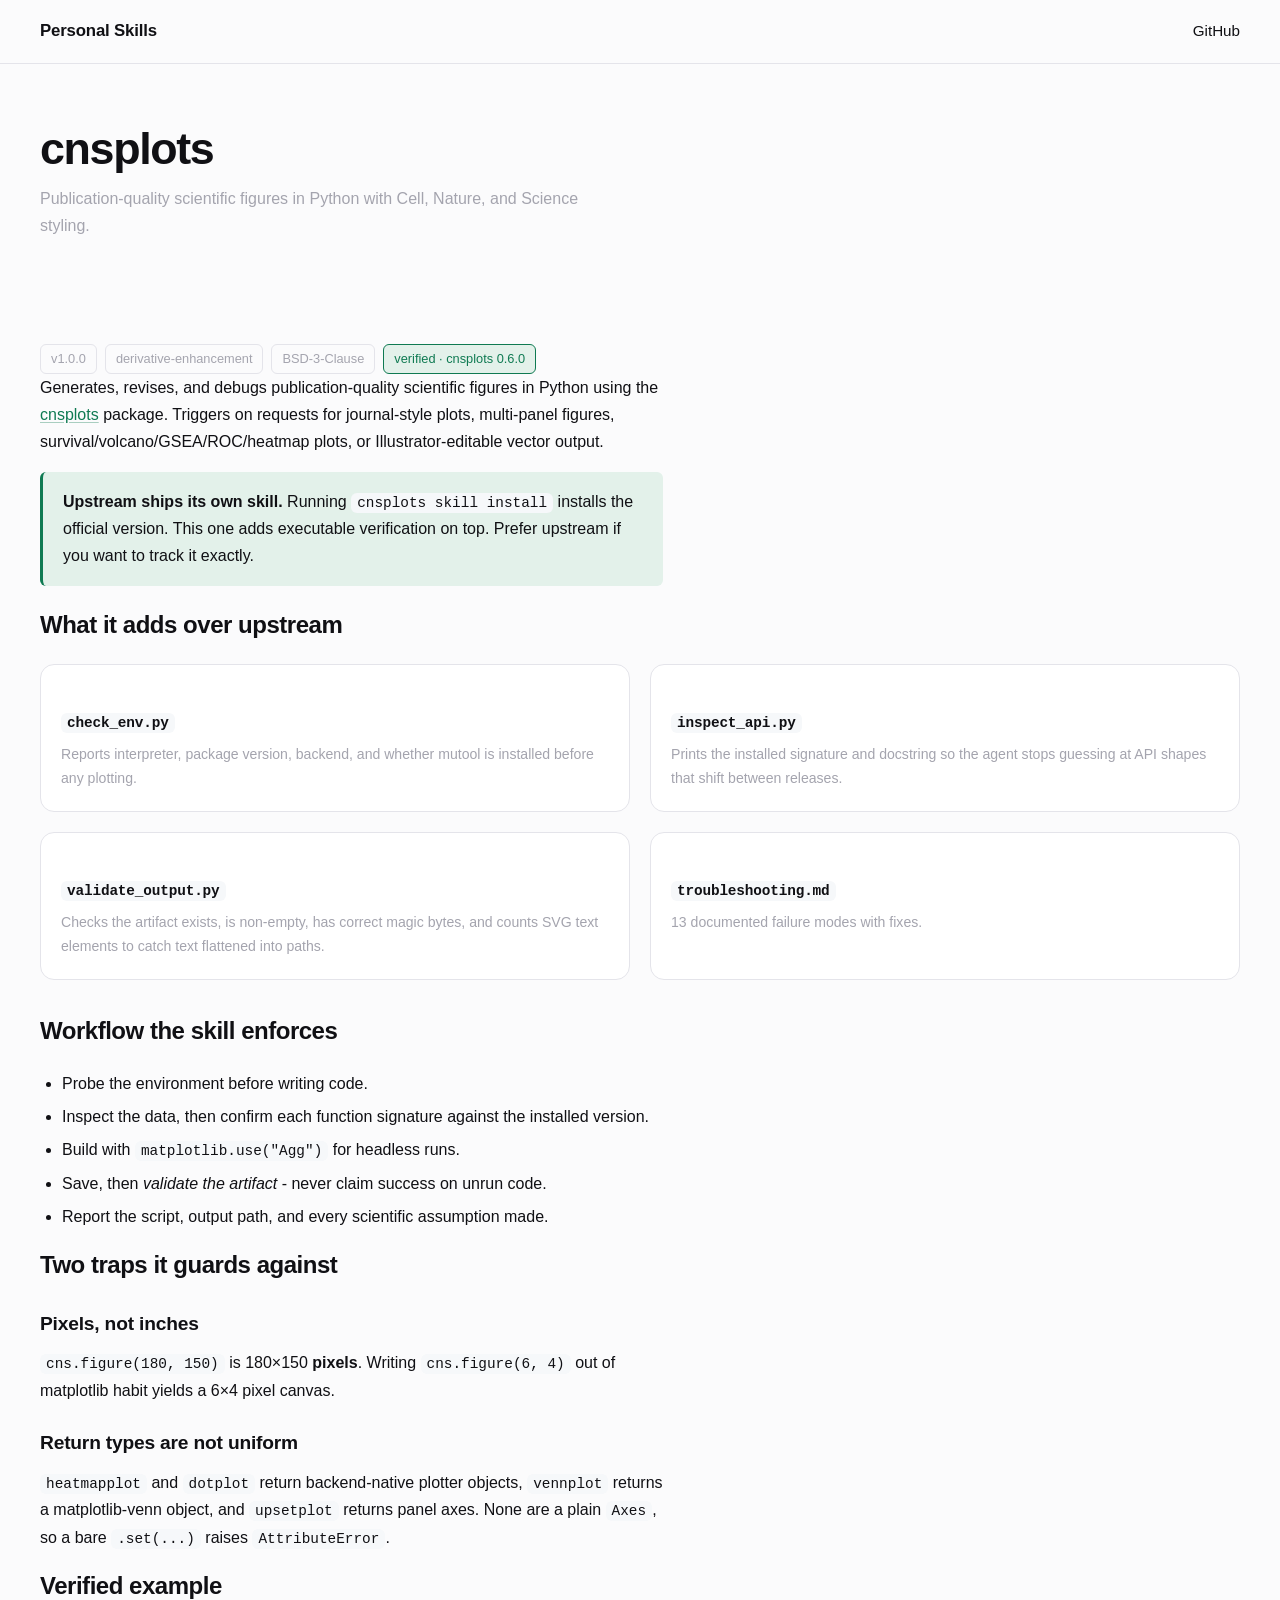
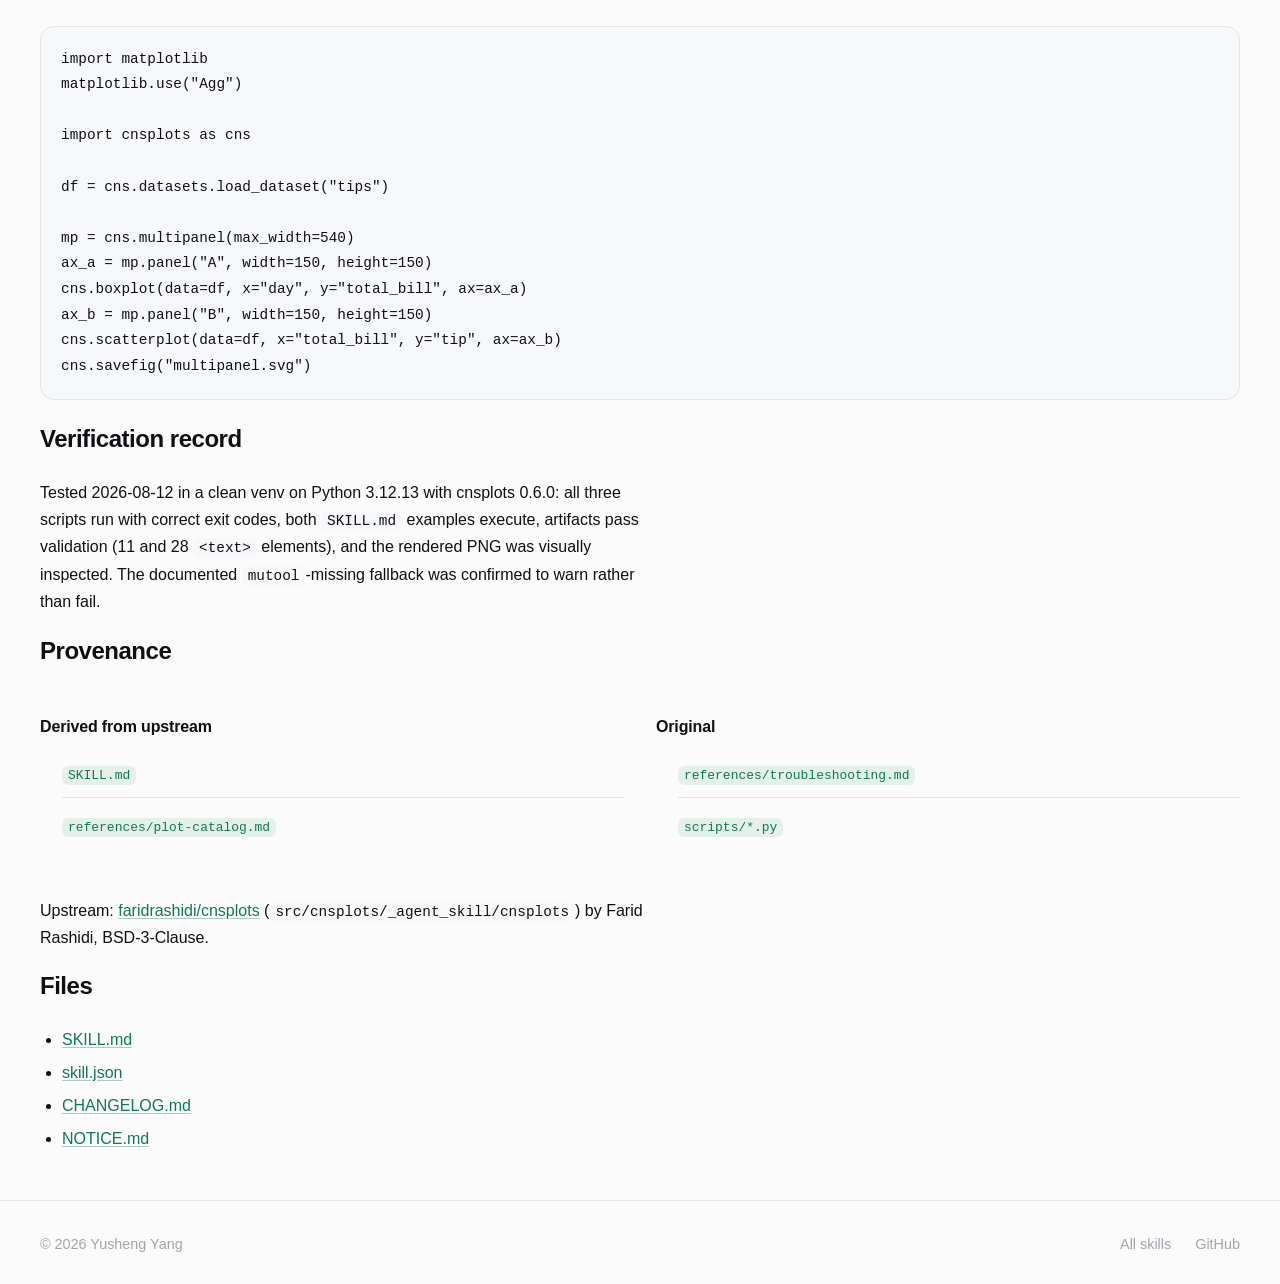
==== docs/skills/cnsplots.html @ 240cd91a "fix: complete skill detail pages and restyle body links Detail pages kept the legacy .wrap container" ====
<!DOCTYPE html>
<html lang="en">
<head>
<meta charset="utf-8">
<meta name="viewport" content="width=device-width,initial-scale=1">
<title>cnsplots</title>
<link rel="stylesheet" href="../assets/style.css">
</head>
<body>
<header class="top-nav">
  <div class="container">
    <a href="../index.html" class="logo">Personal Skills</a>
    <nav class="nav-links">
      <a href="https://github.com/HarnessYoung/personal-skills">GitHub</a>
    </nav>
  </div>
</header>
<main>
  <section class="page-header">
    <div class="container">
      <h1>cnsplots</h1>
      <p>Publication-quality scientific figures in Python with Cell, Nature, and Science styling.</p>
    </div>
  </section>

  <section class="detail-section">
    <div class="container">

<div class="badges page-badges">
  <span class="badge">v1.0.0</span>
  <span class="badge">derivative-enhancement</span>
  <span class="badge">BSD-3-Clause</span>
  <span class="badge verified">verified · cnsplots 0.6.0</span>
</div>

<p>Generates, revises, and debugs publication-quality scientific figures in Python
using the <a href="https://github.com/faridrashidi/cnsplots">cnsplots</a> package.
Triggers on requests for journal-style plots, multi-panel figures,
survival/volcano/GSEA/ROC/heatmap plots, or Illustrator-editable vector output.</p>

<blockquote><p><strong>Upstream ships its own skill.</strong> Running
<code>cnsplots skill install</code> installs the official version. This one adds
executable verification on top. Prefer upstream if you want to track it exactly.</p></blockquote>

<h2>What it adds over upstream</h2>
<div class="grid-2">
  <div class="grid-card">
    <h3><code>check_env.py</code></h3>
    <p>Reports interpreter, package version, backend, and whether mutool is installed before any plotting.</p>
  </div>
  <div class="grid-card">
    <h3><code>inspect_api.py</code></h3>
    <p>Prints the installed signature and docstring so the agent stops guessing at API shapes that shift between releases.</p>
  </div>
  <div class="grid-card">
    <h3><code>validate_output.py</code></h3>
    <p>Checks the artifact exists, is non-empty, has correct magic bytes, and counts SVG text elements to catch text flattened into paths.</p>
  </div>
  <div class="grid-card">
    <h3><code>troubleshooting.md</code></h3>
    <p>13 documented failure modes with fixes.</p>
  </div>
</div>

<h2>Workflow the skill enforces</h2>
<ul>
<li>Probe the environment before writing code.</li>
<li>Inspect the data, then confirm each function signature against the installed version.</li>
<li>Build with <code>matplotlib.use("Agg")</code> for headless runs.</li>
<li>Save, then <em>validate the artifact</em>  -  never claim success on unrun code.</li>
<li>Report the script, output path, and every scientific assumption made.</li>
</ul>

<h2>Two traps it guards against</h2>
<h3>Pixels, not inches</h3>
<p><code>cns.figure(180, 150)</code> is 180×150 <strong>pixels</strong>. Writing
<code>cns.figure(6, 4)</code> out of matplotlib habit yields a 6×4 pixel canvas.</p>

<h3>Return types are not uniform</h3>
<p><code>heatmapplot</code> and <code>dotplot</code> return backend-native plotter
objects, <code>vennplot</code> returns a matplotlib-venn object, and
<code>upsetplot</code> returns panel axes. None are a plain <code>Axes</code>, so a
bare <code>.set(...)</code> raises <code>AttributeError</code>.</p>

<h2>Verified example</h2>
<pre><code>import matplotlib
matplotlib.use("Agg")

import cnsplots as cns

df = cns.datasets.load_dataset("tips")

mp = cns.multipanel(max_width=540)
ax_a = mp.panel("A", width=150, height=150)
cns.boxplot(data=df, x="day", y="total_bill", ax=ax_a)
ax_b = mp.panel("B", width=150, height=150)
cns.scatterplot(data=df, x="total_bill", y="tip", ax=ax_b)
cns.savefig("multipanel.svg")</code></pre>

<h2>Verification record</h2>
<p>Tested 2026-08-12 in a clean venv on Python 3.12.13 with cnsplots 0.6.0: all three
scripts run with correct exit codes, both <code>SKILL.md</code> examples execute,
artifacts pass validation (11 and 28 <code>&lt;text&gt;</code> elements), and the
rendered PNG was visually inspected. The documented <code>mutool</code>-missing
fallback was confirmed to warn rather than fail.</p>

<h2>Provenance</h2>
<div class="split-2">
  <div class="split-col">
    <h3>Derived from upstream</h3>
    <ul>
      <li><code>SKILL.md</code></li>
      <li><code>references/plot-catalog.md</code></li>
    </ul>
  </div>
  <div class="split-col">
    <h3>Original</h3>
    <ul>
      <li><code>references/troubleshooting.md</code></li>
      <li><code>scripts/*.py</code></li>
    </ul>
  </div>
</div>
<p>Upstream: <a href="https://github.com/faridrashidi/cnsplots">faridrashidi/cnsplots</a>
(<code>src/cnsplots/_agent_skill/cnsplots</code>) by Farid Rashidi, BSD-3-Clause.</p>

<h2>Files</h2>
<ul>
<li><a href="https://github.com/HarnessYoung/personal-skills/blob/main/skills/cnsplots/SKILL.md">SKILL.md</a></li>
<li><a href="https://github.com/HarnessYoung/personal-skills/blob/main/skills/cnsplots/skill.json">skill.json</a></li>
<li><a href="https://github.com/HarnessYoung/personal-skills/blob/main/skills/cnsplots/CHANGELOG.md">CHANGELOG.md</a></li>
<li><a href="https://github.com/HarnessYoung/personal-skills/blob/main/skills/cnsplots/NOTICE.md">NOTICE.md</a></li>
</ul>

    </div>
  </section>
</main>

<footer>
  <div class="container">
    <span>© 2026 Yusheng Yang</span>
    <div class="footer-links">
      <a href="../index.html">All skills</a>
      <a href="https://github.com/HarnessYoung/personal-skills">GitHub</a>
    </div>
  </div>
</footer>
</body>
</html>
---- docs/assets/style.css ----
/* Reset & Base */
*,*::before,*::after{box-sizing:border-box;margin:0;padding:0}
html{-webkit-text-size-adjust:100%}
body{
  font:16px/1.6 -apple-system,BlinkMacSystemFont,"Segoe UI",Roboto,sans-serif;
  background:#fbfbfc;
  color:#101014;
  min-height:100vh;
  display:flex;
  flex-direction:column;
}
main{flex:1}

/* Container */
.container{max-width:1280px;margin:0 auto;padding:0 40px}
.container.narrow{max-width:700px}

/* Top Nav */
.top-nav{border-bottom:1px solid #e4e4ea;height:64px}
.top-nav .container{display:flex;align-items:center;height:100%;justify-content:space-between}
.logo{
  font-weight:600;
  font-size:1.05rem;
  color:#101014;
  text-decoration:none;
  letter-spacing:-.01em;
}
.nav-links{display:flex;gap:24px}
.nav-links a{
  color:#101014;
  text-decoration:none;
  font-size:.95rem;
  transition:color .15s;
}
.nav-links a:hover{color:#0F7A52}

/* Typography */
h1{
  font-size:clamp(2rem,4vw,2.8rem);
  line-height:1.1;
  letter-spacing:-.03em;
  font-weight:650;
  margin-bottom:12px;
}
h2{
  font-size:1.5rem;
  font-weight:650;
  letter-spacing:-.02em;
  margin-bottom:16px;
}
h3{
  font-size:1.2rem;
  font-weight:600;
  letter-spacing:-.01em;
  margin-bottom:10px;
}
p{line-height:1.7;margin-bottom:16px}

/* Page Header */
.page-header{padding:60px 0 40px}
.page-header p{color:#a4a4ae;max-width:65ch}

/* Search & Filter Controls */
.controls{
  display:flex;
  flex-wrap:wrap;
  gap:16px;
  align-items:center;
  padding:32px 0;
}
.search-box{
  flex:1;
  min-width:240px;
  padding:10px 16px;
  border:1px solid #e4e4ea;
  border-radius:9px;
  font-size:.95rem;
  background:#fff;
  color:#101014;
  transition:border-color .15s;
}
.search-box:focus{
  outline:none;
  border-color:#0F7A52;
}
.filter-group{display:flex;gap:8px;flex-wrap:wrap}
.filter-btn{
  padding:8px 16px;
  border:1px solid #e4e4ea;
  border-radius:6px;
  background:transparent;
  color:#a4a4ae;
  font-size:.9rem;
  font-weight:500;
  cursor:pointer;
  transition:all .15s;
}
.filter-btn:hover{border-color:#0F7A52;color:#0F7A52}
.filter-btn.active{
  background:#0F7A52;
  border-color:#0F7A52;
  color:#fff;
}

/* Skill Cards */
.skill-list{display:flex;flex-direction:column;gap:20px;padding-bottom:80px}
.skill-card{
  display:block;
  background:#fff;
  border:1px solid #e4e4ea;
  border-radius:14px;
  padding:28px;
  text-decoration:none;
  color:#101014;
  transition:border-color .18s cubic-bezier(.16,1,.3,1);
}
.skill-card:hover{border-color:#0F7A52}
.skill-card h3{margin-bottom:10px}
.skill-card p{color:#a4a4ae;font-size:.92rem;margin-bottom:20px}
.skill-card .badges{
  display:flex;
  gap:8px;
  flex-wrap:wrap;
  margin-bottom:12px;
}
.skill-card .tags{
  display:flex;
  gap:8px;
  flex-wrap:wrap;
}

/* Badges & Tags */
.badge{
  padding:4px 10px;
  border-radius:6px;
  font-size:.8rem;
  font-weight:500;
  border:1px solid #e4e4ea;
  color:#a4a4ae;
}
.badge.verified{
  background:#E3F1EA;
  border-color:#0F7A52;
  color:#0F7A52;
}
.badge.original{border-color:#0F7A52;color:#0F7A52}
.tag{
  background:#E3F1EA;
  color:#0F7A52;
  padding:5px 11px;
  border-radius:6px;
  font-size:.8rem;
  font-weight:500;
}

/* Empty State */
.empty-state{
  text-align:center;
  padding:80px 20px;
  color:#a4a4ae;
}

/* Code Blocks */
code{
  background:#f6f8fa;
  padding:2px 6px;
  border-radius:6px;
  font-family:ui-monospace,Menlo,Monaco,monospace;
  font-size:.9em;
}
pre{
  background:#f6f8fa;
  border:1px solid #e4e4ea;
  border-radius:14px;
  padding:20px;
  overflow-x:auto;
  margin-bottom:20px;
}
pre code{
  background:none;
  padding:0;
  border-radius:0;
}

/* Detail Page Sections */
.detail-section{padding:32px 0}
.detail-section h2{margin-bottom:20px}

/* Grid Layouts */
.grid-2{
  display:grid;
  grid-template-columns:repeat(2,1fr);
  gap:20px;
  margin-bottom:32px;
}
.grid-card{
  background:#fff;
  border:1px solid #e4e4ea;
  border-radius:14px;
  padding:20px;
}
.grid-card h3{font-size:1rem;margin-bottom:8px}
.grid-card p{color:#a4a4ae;font-size:.88rem;margin-bottom:0}

/* Two-Column Split */
.split-2{
  display:grid;
  grid-template-columns:1fr 1fr;
  gap:32px;
  margin-bottom:32px;
}
.split-col h3{font-size:1rem;margin-bottom:12px}
.split-col ul{list-style:none;padding:0}
.split-col li{
  padding:10px 0;
  border-bottom:1px solid #e4e4ea;
  color:#a4a4ae;
  font-size:.9rem;
}
.split-col li:last-child{border-bottom:none}
.split-col code{background:#E3F1EA;color:#0F7A52}

/* Grouped Lists */
.rule-group{margin-bottom:32px}
.rule-group h3{font-size:1rem;margin-bottom:12px}
.rule-group ul{list-style:none;padding:0}
.rule-group li{
  padding:12px 0;
  border-bottom:1px solid #e4e4ea;
}
.rule-group li:last-child{border-bottom:none}
.rule-group strong{color:#101014}
.rule-group p{color:#a4a4ae;font-size:.88rem;margin-bottom:0;margin-top:4px}

/* Detail Page Content */
.page-badges{
  display:flex;
  gap:8px;
  flex-wrap:wrap;
  margin-top:16px;
}
.detail-section h2{margin-top:8px}
.detail-section h3{margin-top:24px}
.detail-section p,
.detail-section ul,
.detail-section ol{max-width:70ch}
.detail-section ul,
.detail-section ol{padding-left:22px;margin-bottom:16px}
.detail-section li{margin-bottom:6px;line-height:1.7}
.detail-section blockquote{
  border-left:3px solid #0F7A52;
  background:#E3F1EA;
  padding:16px 20px;
  border-radius:6px;
  margin-bottom:20px;
  max-width:70ch;
}
.detail-section blockquote p{margin-bottom:0}
.detail-section .grid-2 p,
.detail-section .split-col li,
.detail-section .rule-group p{max-width:none}

.detail-section a,
.page-header a{
  color:#0F7A52;
  text-decoration:underline;
  text-decoration-color:rgba(15,122,82,.35);
  text-underline-offset:2px;
  transition:text-decoration-color .15s;
}
.detail-section a:hover,
.page-header a:hover{text-decoration-color:#0F7A52}

/* Footer */
footer{
  border-top:1px solid #e4e4ea;
  padding:32px 0;
}
footer .container{
  display:flex;
  justify-content:space-between;
  align-items:center;
}
footer span{color:#a4a4ae;font-size:.9rem}
.footer-links{display:flex;gap:24px}
.footer-links a{
  color:#a4a4ae;
  text-decoration:none;
  font-size:.9rem;
  transition:color .15s;
}
.footer-links a:hover{color:#0F7A52}

/* Animation */
@keyframes fadeInUp{
  from{opacity:0;transform:translateY(12px)}
  to{opacity:1;transform:translateY(0)}
}

/* Responsive */
@media(max-width:768px){
  .container{padding:0 20px}
  .top-nav{height:56px}
  h1{font-size:2rem}
  .controls{flex-direction:column;align-items:stretch}
  .search-box{min-width:0}
  .split-2{grid-template-columns:1fr}
  .grid-2{grid-template-columns:1fr}
  footer .container{flex-direction:column;gap:16px;text-align:center}
}

/* Dark Mode */
@media(prefers-color-scheme:dark){
  body{background:#141418;color:#f4f4f6}
  
  .top-nav{border-color:#2a2a32}
  .logo,.nav-links a{color:#f4f4f6}
  .nav-links a:hover{color:#3FBF88}
  
  .page-header p{color:#9a9aa2}
  
  .search-box{
    background:#1a1a20;
    border-color:#2a2a32;
    color:#f4f4f6;
  }
  .search-box:focus{border-color:#3FBF88}
  
  .filter-btn{
    border-color:#2a2a32;
    color:#9a9aa2;
  }
  .filter-btn:hover{border-color:#3FBF88;color:#3FBF88}
  .filter-btn.active{
    background:#3FBF88;
    border-color:#3FBF88;
    color:#141418;
  }
  
  .skill-card{
    background:#1a1a20;
    border-color:#2a2a32;
    color:#f4f4f6;
  }
  .skill-card:hover{border-color:#3FBF88}
  .skill-card p{color:#9a9aa2}
  
  .badge{
    border-color:#2a2a32;
    color:#9a9aa2;
  }
  .badge.verified{
    background:rgba(63,191,136,.12);
    border-color:#3FBF88;
    color:#3FBF88;
  }
  .badge.original{border-color:#3FBF88;color:#3FBF88}
  .tag{
    background:rgba(63,191,136,.12);
    color:#3FBF88;
  }
  
  .empty-state{color:#9a9aa2}
  
  code{background:#1a1a20;color:#f4f4f6}
  pre{background:#1a1a20;border-color:#2a2a32}
  
  .grid-card{
    background:#1a1a20;
    border-color:#2a2a32;
  }
  .grid-card p{color:#9a9aa2}
  
  .split-col li{border-color:#2a2a32;color:#9a9aa2}
  .split-col code{background:rgba(63,191,136,.12);color:#3FBF88}
  
  .rule-group li{border-color:#2a2a32}

  .detail-section blockquote{
    border-left-color:#3FBF88;
    background:rgba(63,191,136,.10);
  }
  .rule-group strong{color:#f4f4f6}
  .rule-group p{color:#9a9aa2}
  
  .detail-section a,
  .page-header a{
    color:#3FBF88;
    text-decoration-color:rgba(63,191,136,.35);
  }
  .detail-section a:hover,
  .page-header a:hover{text-decoration-color:#3FBF88}

  footer{border-color:#2a2a32}
  footer span,.footer-links a{color:#9a9aa2}
  .footer-links a:hover{color:#3FBF88}
}

@media(prefers-reduced-motion:reduce){
  *,*::before,*::after{
    animation-duration:0.01ms!important;
    animation-iteration-count:1!important;
    transition-duration:0.01ms!important;
  }
}
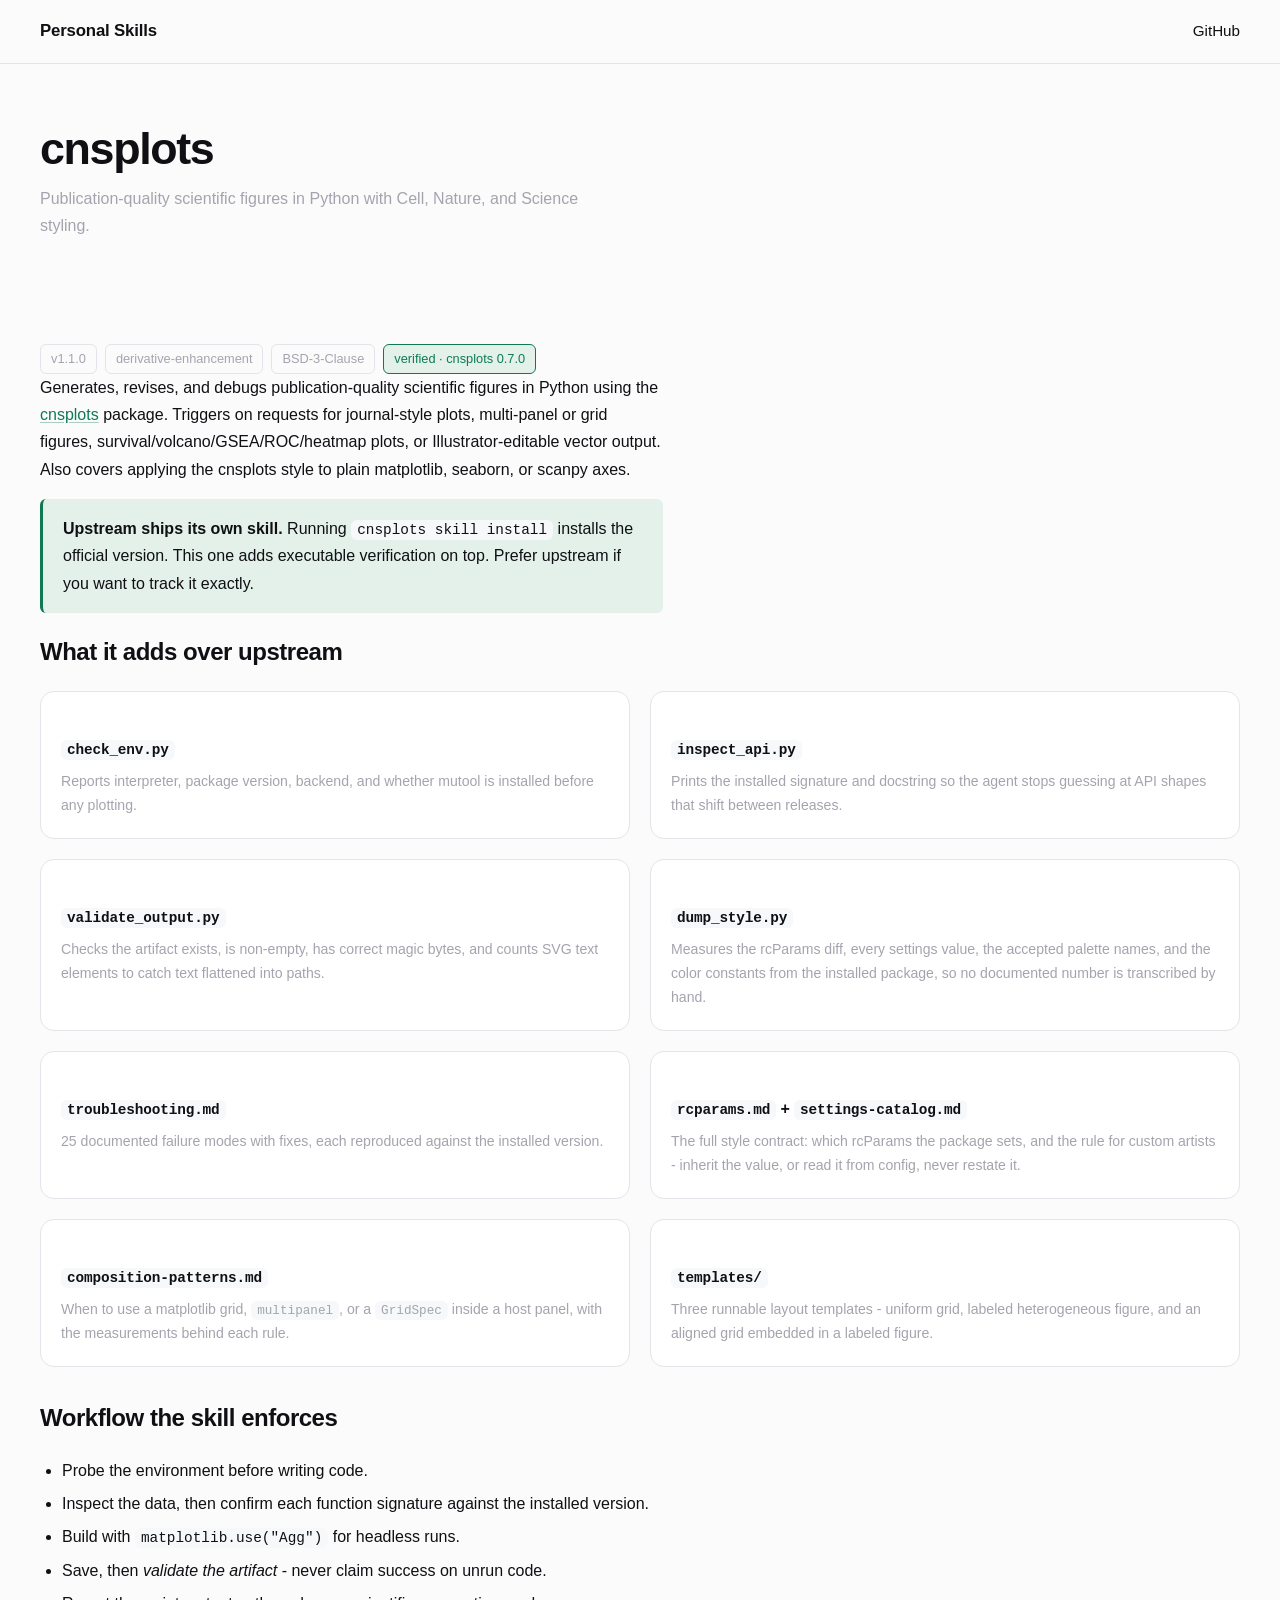
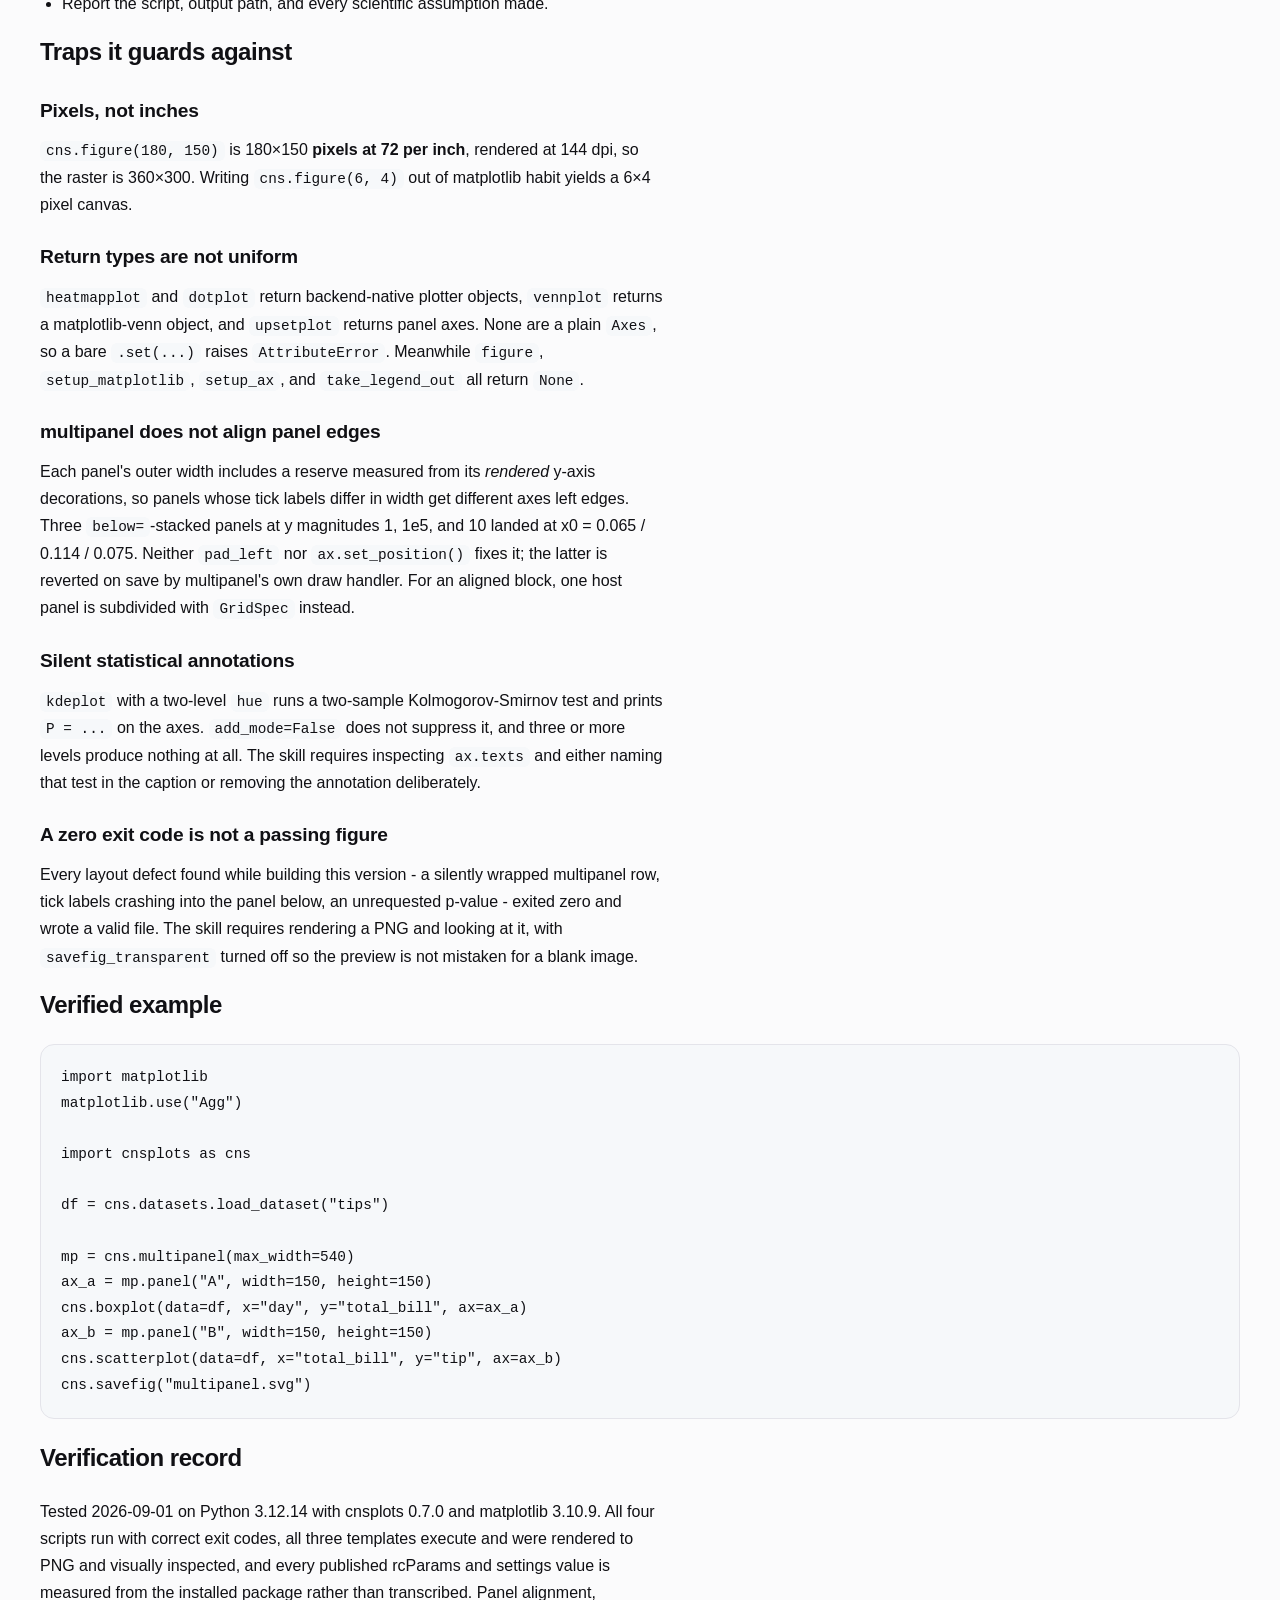
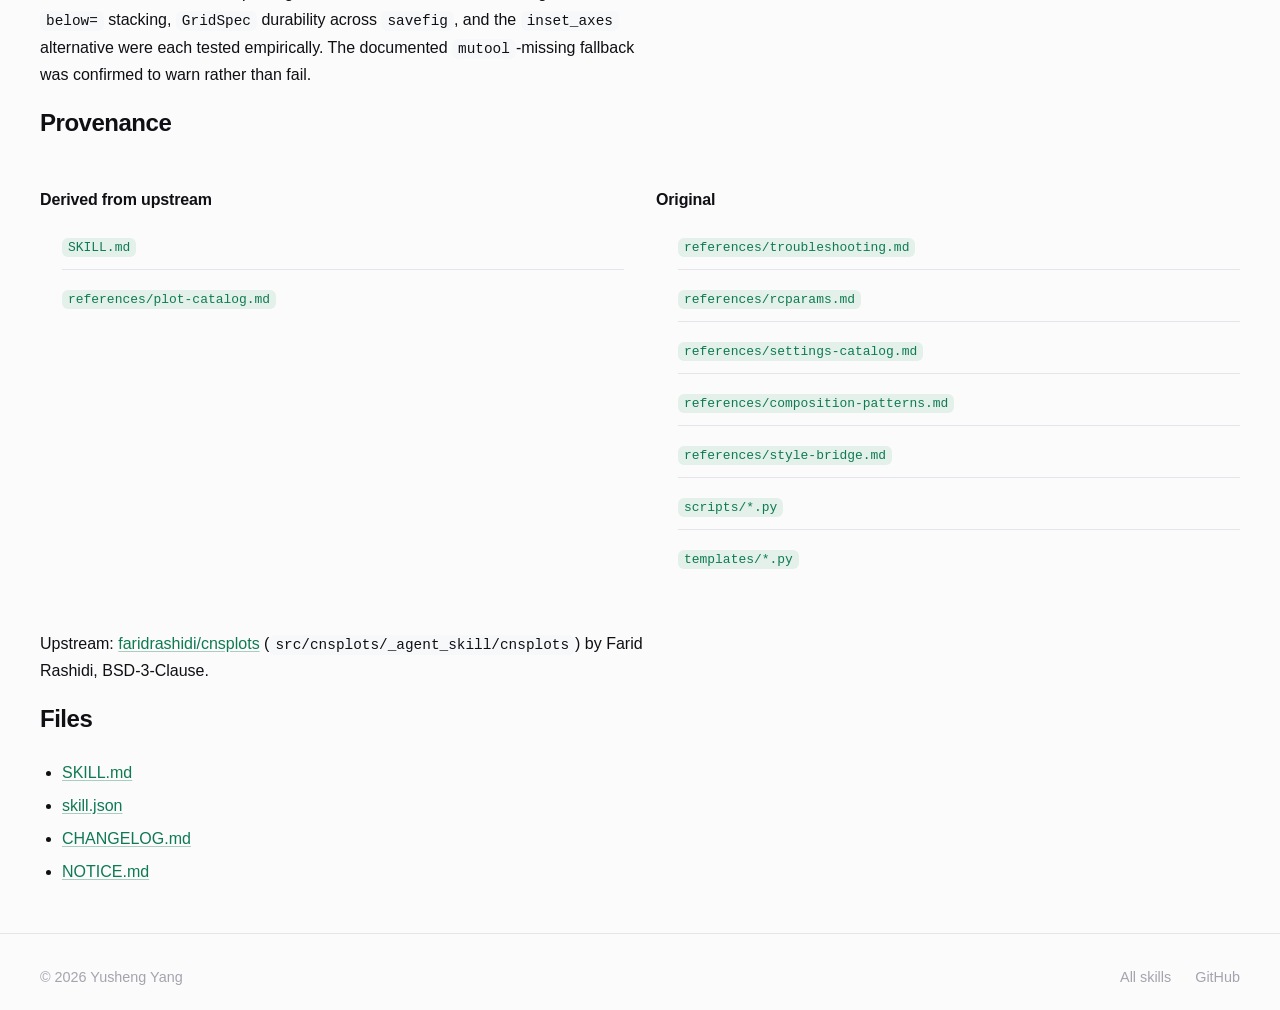
==== commit a2671c76: "feat: add style contract and layout patterns to cnsplots skill (1.1.0) The skill covered plot select" ====
--- a/docs/skills/cnsplots.html
+++ b/docs/skills/cnsplots.html
@@ -27,16 +27,18 @@
     <div class="container">
 
 <div class="badges page-badges">
-  <span class="badge">v1.0.0</span>
+  <span class="badge">v1.1.0</span>
   <span class="badge">derivative-enhancement</span>
   <span class="badge">BSD-3-Clause</span>
-  <span class="badge verified">verified · cnsplots 0.6.0</span>
+  <span class="badge verified">verified · cnsplots 0.7.0</span>
 </div>
 
 <p>Generates, revises, and debugs publication-quality scientific figures in Python
 using the <a href="https://github.com/faridrashidi/cnsplots">cnsplots</a> package.
-Triggers on requests for journal-style plots, multi-panel figures,
-survival/volcano/GSEA/ROC/heatmap plots, or Illustrator-editable vector output.</p>
+Triggers on requests for journal-style plots, multi-panel or grid figures,
+survival/volcano/GSEA/ROC/heatmap plots, or Illustrator-editable vector output.
+Also covers applying the cnsplots style to plain matplotlib, seaborn, or scanpy
+axes.</p>
 
 <blockquote><p><strong>Upstream ships its own skill.</strong> Running
 <code>cnsplots skill install</code> installs the official version. This one adds
@@ -57,8 +59,24 @@
     <p>Checks the artifact exists, is non-empty, has correct magic bytes, and counts SVG text elements to catch text flattened into paths.</p>
   </div>
   <div class="grid-card">
+    <h3><code>dump_style.py</code></h3>
+    <p>Measures the rcParams diff, every settings value, the accepted palette names, and the color constants from the installed package, so no documented number is transcribed by hand.</p>
+  </div>
+  <div class="grid-card">
     <h3><code>troubleshooting.md</code></h3>
-    <p>13 documented failure modes with fixes.</p>
+    <p>25 documented failure modes with fixes, each reproduced against the installed version.</p>
+  </div>
+  <div class="grid-card">
+    <h3><code>rcparams.md</code> + <code>settings-catalog.md</code></h3>
+    <p>The full style contract: which rcParams the package sets, and the rule for custom artists  -  inherit the value, or read it from config, never restate it.</p>
+  </div>
+  <div class="grid-card">
+    <h3><code>composition-patterns.md</code></h3>
+    <p>When to use a matplotlib grid, <code>multipanel</code>, or a <code>GridSpec</code> inside a host panel, with the measurements behind each rule.</p>
+  </div>
+  <div class="grid-card">
+    <h3><code>templates/</code></h3>
+    <p>Three runnable layout templates  -  uniform grid, labeled heterogeneous figure, and an aligned grid embedded in a labeled figure.</p>
   </div>
 </div>
 
@@ -71,16 +89,42 @@
 <li>Report the script, output path, and every scientific assumption made.</li>
 </ul>
 
-<h2>Two traps it guards against</h2>
+<h2>Traps it guards against</h2>
 <h3>Pixels, not inches</h3>
-<p><code>cns.figure(180, 150)</code> is 180×150 <strong>pixels</strong>. Writing
-<code>cns.figure(6, 4)</code> out of matplotlib habit yields a 6×4 pixel canvas.</p>
+<p><code>cns.figure(180, 150)</code> is 180×150 <strong>pixels at 72 per inch</strong>,
+rendered at 144 dpi, so the raster is 360×300. Writing <code>cns.figure(6, 4)</code>
+out of matplotlib habit yields a 6×4 pixel canvas.</p>
 
 <h3>Return types are not uniform</h3>
 <p><code>heatmapplot</code> and <code>dotplot</code> return backend-native plotter
 objects, <code>vennplot</code> returns a matplotlib-venn object, and
 <code>upsetplot</code> returns panel axes. None are a plain <code>Axes</code>, so a
-bare <code>.set(...)</code> raises <code>AttributeError</code>.</p>
+bare <code>.set(...)</code> raises <code>AttributeError</code>. Meanwhile
+<code>figure</code>, <code>setup_matplotlib</code>, <code>setup_ax</code>, and
+<code>take_legend_out</code> all return <code>None</code>.</p>
+
+<h3>multipanel does not align panel edges</h3>
+<p>Each panel's outer width includes a reserve measured from its
+<em>rendered</em> y-axis decorations, so panels whose tick labels differ in width
+get different axes left edges. Three <code>below=</code>-stacked panels at y
+magnitudes 1, 1e5, and 10 landed at x0 = 0.065 / 0.114 / 0.075. Neither
+<code>pad_left</code> nor <code>ax.set_position()</code> fixes it; the latter is
+reverted on save by multipanel's own draw handler. For an aligned block, one host
+panel is subdivided with <code>GridSpec</code> instead.</p>
+
+<h3>Silent statistical annotations</h3>
+<p><code>kdeplot</code> with a two-level <code>hue</code> runs a two-sample
+Kolmogorov-Smirnov test and prints <code>P = ...</code> on the axes.
+<code>add_mode=False</code> does not suppress it, and three or more levels produce
+nothing at all. The skill requires inspecting <code>ax.texts</code> and either
+naming that test in the caption or removing the annotation deliberately.</p>
+
+<h3>A zero exit code is not a passing figure</h3>
+<p>Every layout defect found while building this version  -  a silently wrapped
+multipanel row, tick labels crashing into the panel below, an unrequested
+p-value  -  exited zero and wrote a valid file. The skill requires rendering a PNG
+and looking at it, with <code>savefig_transparent</code> turned off so the preview
+is not mistaken for a blank image.</p>
 
 <h2>Verified example</h2>
 <pre><code>import matplotlib
@@ -98,11 +142,14 @@
 cns.savefig("multipanel.svg")</code></pre>
 
 <h2>Verification record</h2>
-<p>Tested 2026-08-12 in a clean venv on Python 3.12.13 with cnsplots 0.6.0: all three
-scripts run with correct exit codes, both <code>SKILL.md</code> examples execute,
-artifacts pass validation (11 and 28 <code>&lt;text&gt;</code> elements), and the
-rendered PNG was visually inspected. The documented <code>mutool</code>-missing
-fallback was confirmed to warn rather than fail.</p>
+<p>Tested 2026-09-01 on Python 3.12.14 with cnsplots 0.7.0 and matplotlib 3.10.9.
+All four scripts run with correct exit codes, all three templates execute and were
+rendered to PNG and visually inspected, and every published rcParams and settings
+value is measured from the installed package rather than transcribed. Panel
+alignment, <code>below=</code> stacking, <code>GridSpec</code> durability across
+<code>savefig</code>, and the <code>inset_axes</code> alternative were each tested
+empirically. The documented <code>mutool</code>-missing fallback was confirmed to
+warn rather than fail.</p>
 
 <h2>Provenance</h2>
 <div class="split-2">
@@ -117,7 +164,12 @@
     <h3>Original</h3>
     <ul>
       <li><code>references/troubleshooting.md</code></li>
+      <li><code>references/rcparams.md</code></li>
+      <li><code>references/settings-catalog.md</code></li>
+      <li><code>references/composition-patterns.md</code></li>
+      <li><code>references/style-bridge.md</code></li>
       <li><code>scripts/*.py</code></li>
+      <li><code>templates/*.py</code></li>
     </ul>
   </div>
 </div>
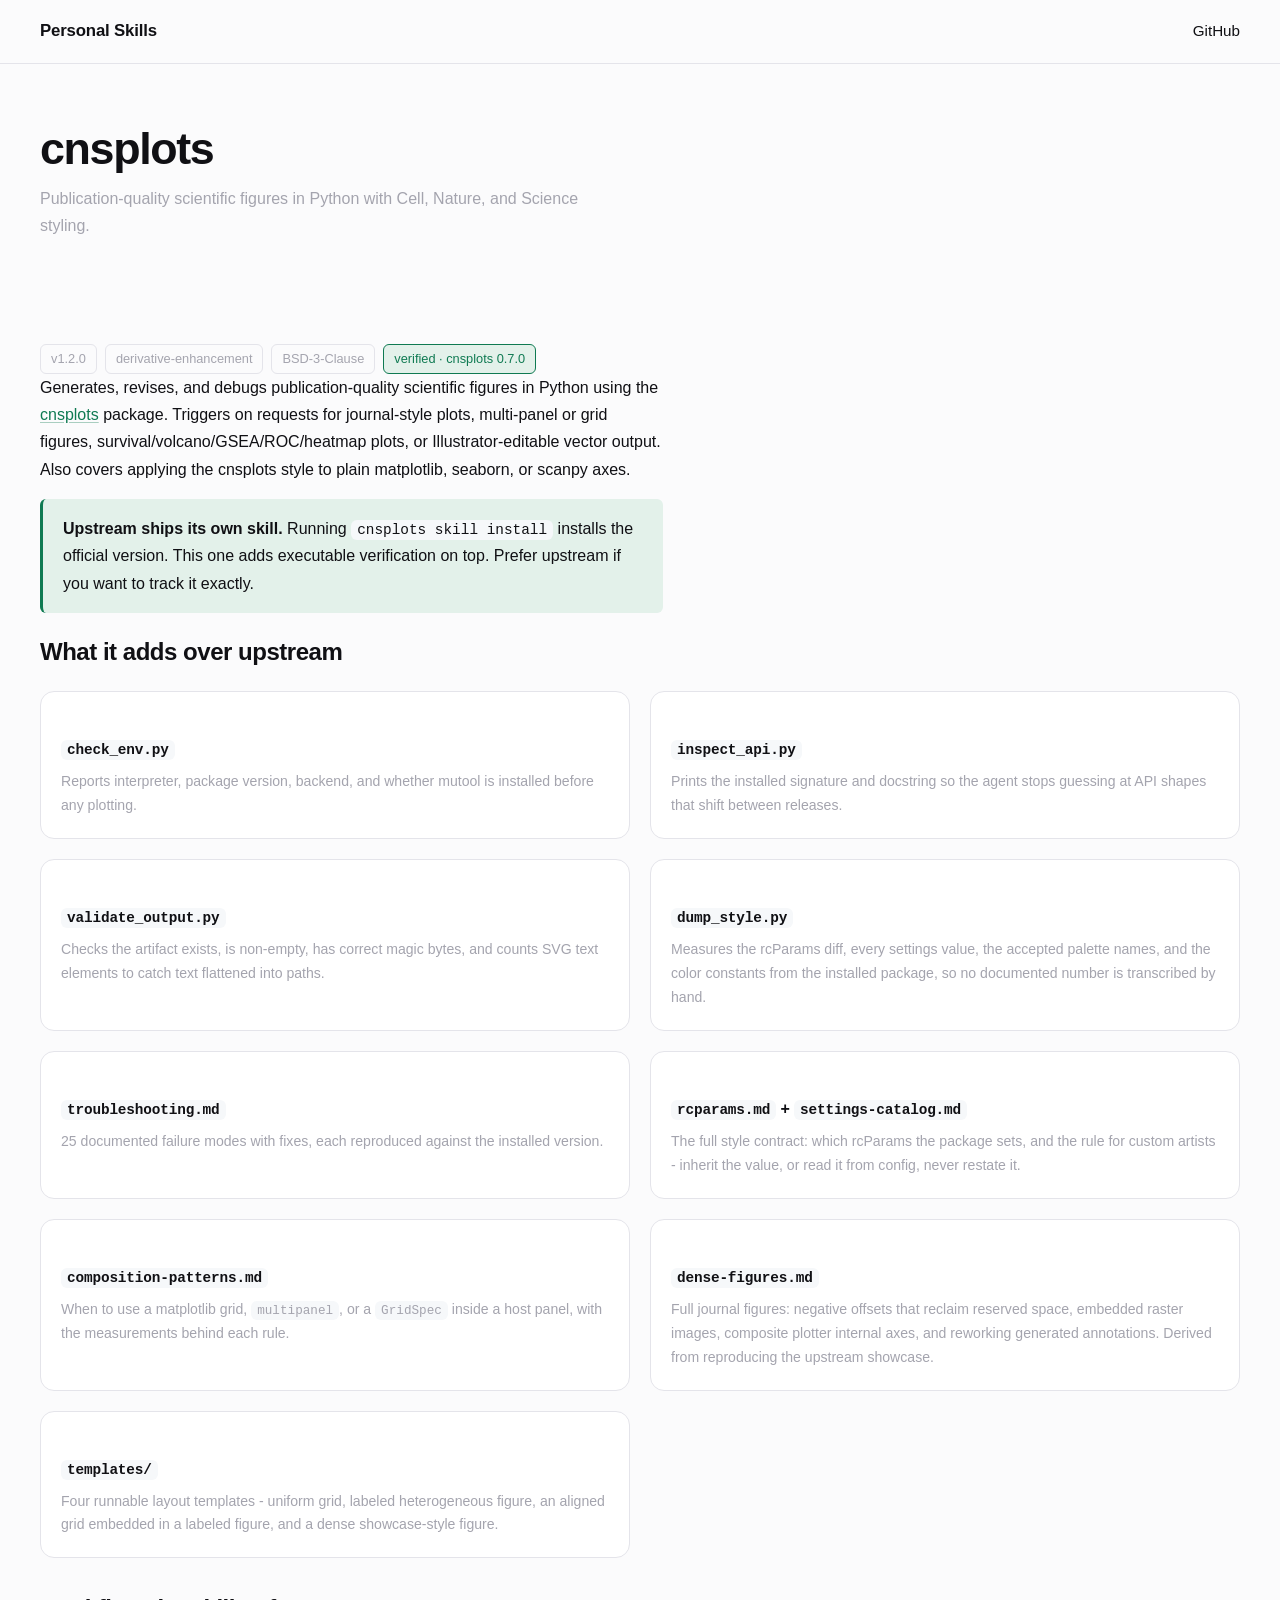
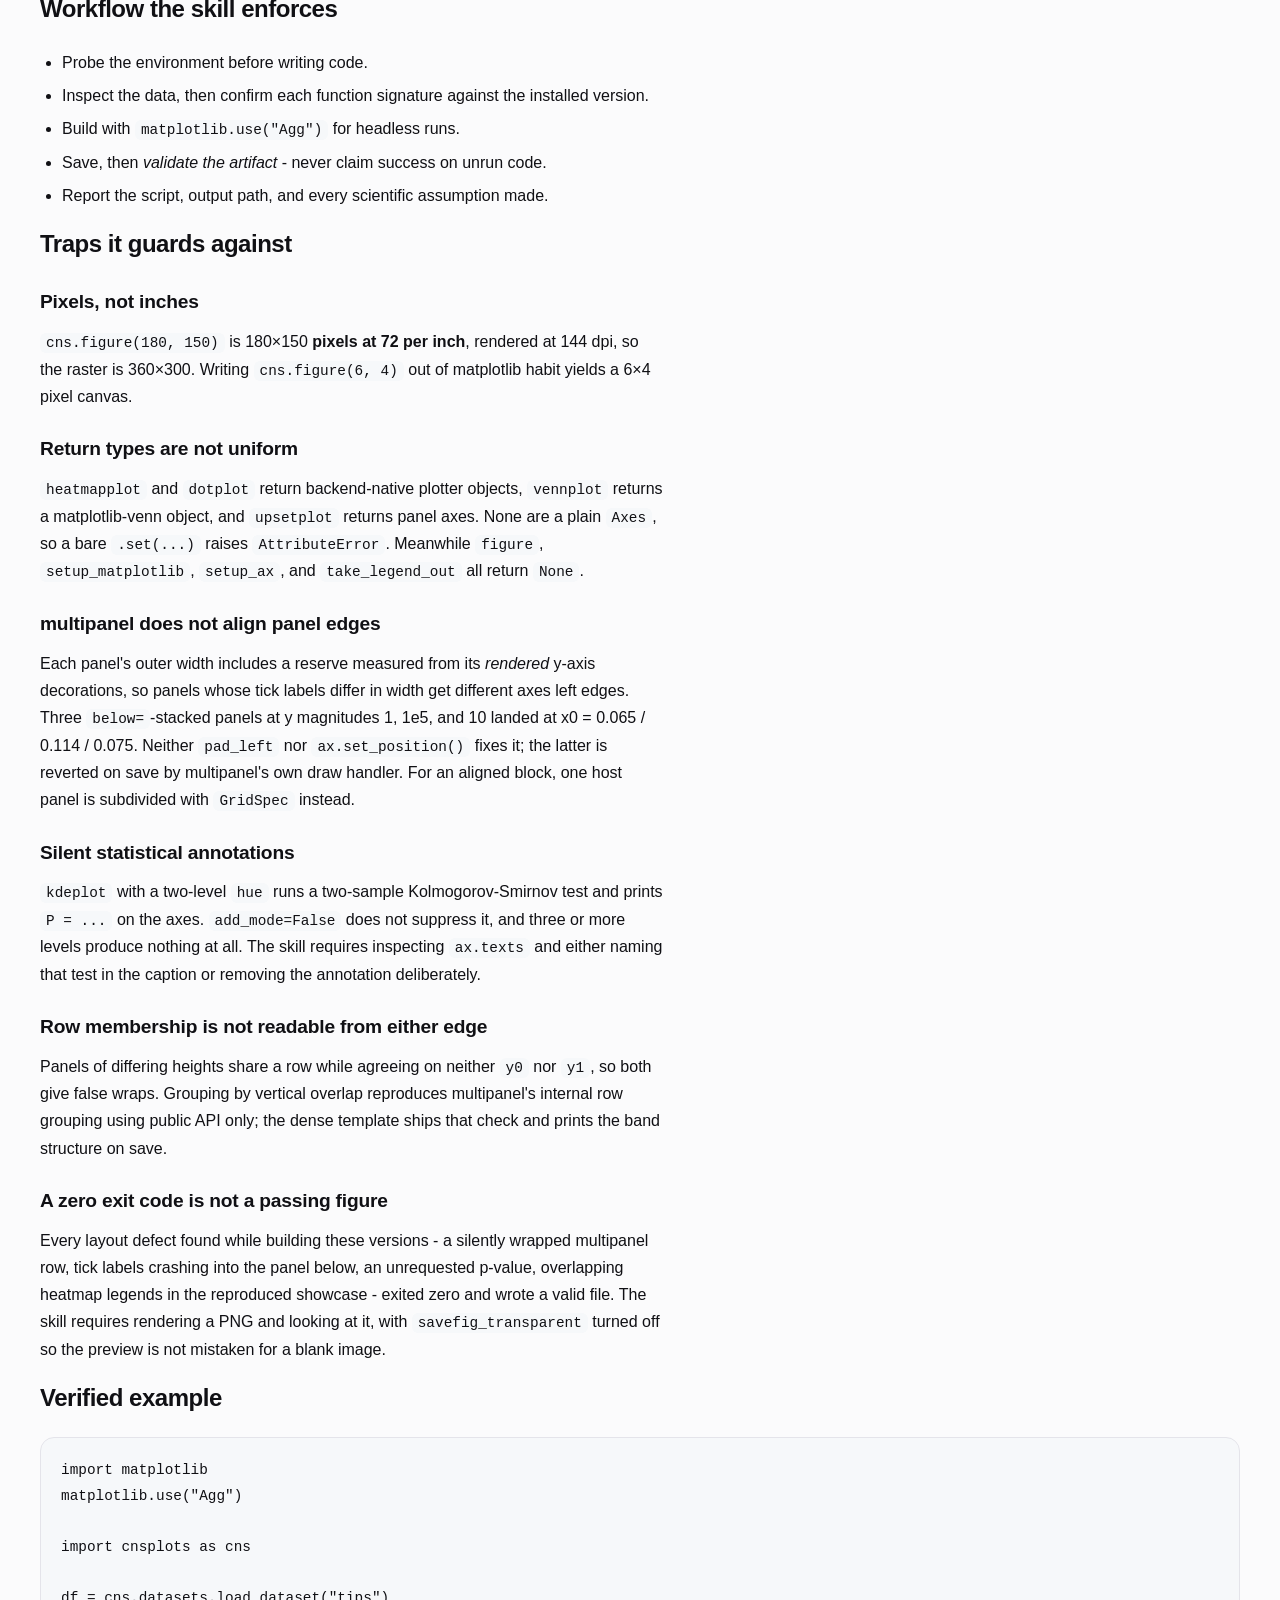
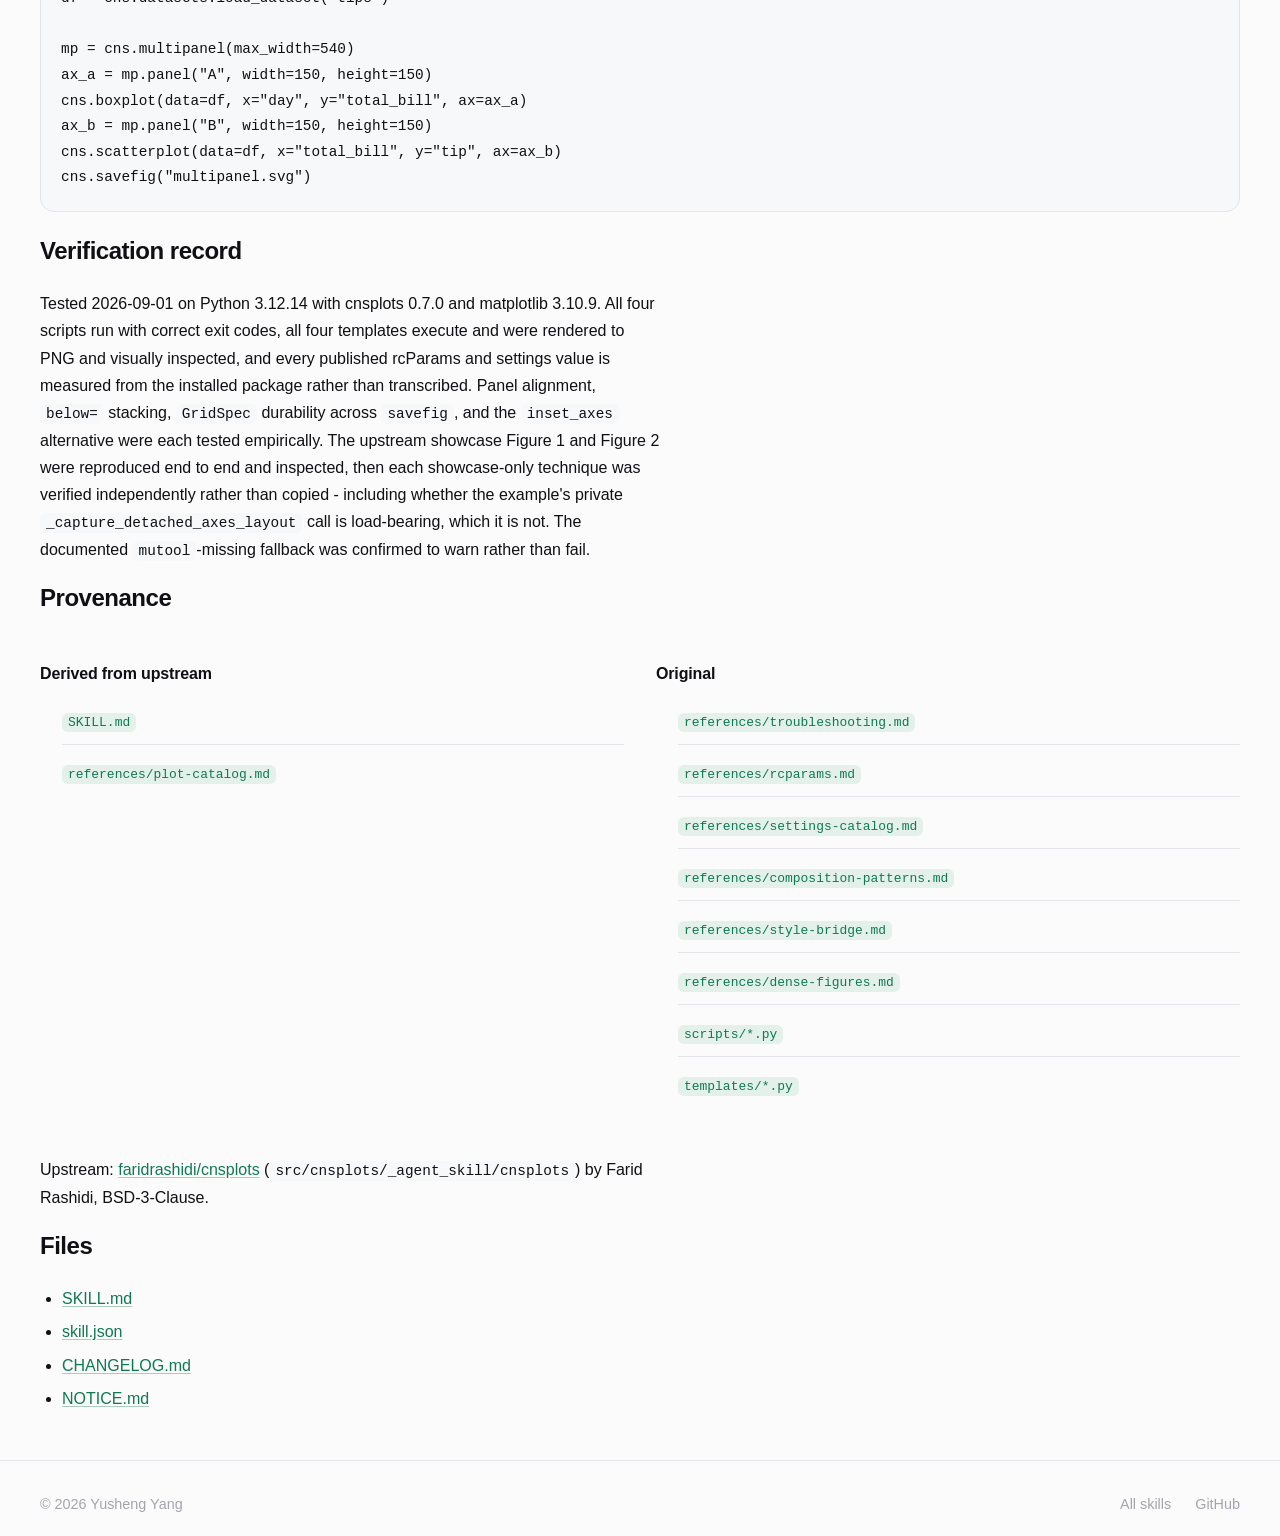
==== commit 5c3782c7: "feat: add dense journal-figure technique to cnsplots skill (1.2.0) The skill could compose grids and" ====
--- a/docs/skills/cnsplots.html
+++ b/docs/skills/cnsplots.html
@@ -27,7 +27,7 @@
     <div class="container">
 
 <div class="badges page-badges">
-  <span class="badge">v1.1.0</span>
+  <span class="badge">v1.2.0</span>
   <span class="badge">derivative-enhancement</span>
   <span class="badge">BSD-3-Clause</span>
   <span class="badge verified">verified · cnsplots 0.7.0</span>
@@ -75,8 +75,12 @@
     <p>When to use a matplotlib grid, <code>multipanel</code>, or a <code>GridSpec</code> inside a host panel, with the measurements behind each rule.</p>
   </div>
   <div class="grid-card">
+    <h3><code>dense-figures.md</code></h3>
+    <p>Full journal figures: negative offsets that reclaim reserved space, embedded raster images, composite plotter internal axes, and reworking generated annotations. Derived from reproducing the upstream showcase.</p>
+  </div>
+  <div class="grid-card">
     <h3><code>templates/</code></h3>
-    <p>Three runnable layout templates  -  uniform grid, labeled heterogeneous figure, and an aligned grid embedded in a labeled figure.</p>
+    <p>Four runnable layout templates  -  uniform grid, labeled heterogeneous figure, an aligned grid embedded in a labeled figure, and a dense showcase-style figure.</p>
   </div>
 </div>
 
@@ -119,12 +123,19 @@
 nothing at all. The skill requires inspecting <code>ax.texts</code> and either
 naming that test in the caption or removing the annotation deliberately.</p>
 
+<h3>Row membership is not readable from either edge</h3>
+<p>Panels of differing heights share a row while agreeing on neither
+<code>y0</code> nor <code>y1</code>, so both give false wraps. Grouping by vertical
+overlap reproduces multipanel's internal row grouping using public API only; the
+dense template ships that check and prints the band structure on save.</p>
+
 <h3>A zero exit code is not a passing figure</h3>
-<p>Every layout defect found while building this version  -  a silently wrapped
+<p>Every layout defect found while building these versions  -  a silently wrapped
 multipanel row, tick labels crashing into the panel below, an unrequested
-p-value  -  exited zero and wrote a valid file. The skill requires rendering a PNG
-and looking at it, with <code>savefig_transparent</code> turned off so the preview
-is not mistaken for a blank image.</p>
+p-value, overlapping heatmap legends in the reproduced showcase  -  exited zero and
+wrote a valid file. The skill requires rendering a PNG and looking at it, with
+<code>savefig_transparent</code> turned off so the preview is not mistaken for a
+blank image.</p>
 
 <h2>Verified example</h2>
 <pre><code>import matplotlib
@@ -143,13 +154,17 @@
 
 <h2>Verification record</h2>
 <p>Tested 2026-09-01 on Python 3.12.14 with cnsplots 0.7.0 and matplotlib 3.10.9.
-All four scripts run with correct exit codes, all three templates execute and were
+All four scripts run with correct exit codes, all four templates execute and were
 rendered to PNG and visually inspected, and every published rcParams and settings
 value is measured from the installed package rather than transcribed. Panel
 alignment, <code>below=</code> stacking, <code>GridSpec</code> durability across
 <code>savefig</code>, and the <code>inset_axes</code> alternative were each tested
-empirically. The documented <code>mutool</code>-missing fallback was confirmed to
-warn rather than fail.</p>
+empirically. The upstream showcase Figure 1 and Figure 2 were reproduced end to
+end and inspected, then each showcase-only technique was verified independently
+rather than copied  -  including whether the example's private
+<code>_capture_detached_axes_layout</code> call is load-bearing, which it is not.
+The documented <code>mutool</code>-missing fallback was confirmed to warn rather
+than fail.</p>
 
 <h2>Provenance</h2>
 <div class="split-2">
@@ -168,6 +183,7 @@
       <li><code>references/settings-catalog.md</code></li>
       <li><code>references/composition-patterns.md</code></li>
       <li><code>references/style-bridge.md</code></li>
+      <li><code>references/dense-figures.md</code></li>
       <li><code>scripts/*.py</code></li>
       <li><code>templates/*.py</code></li>
     </ul>
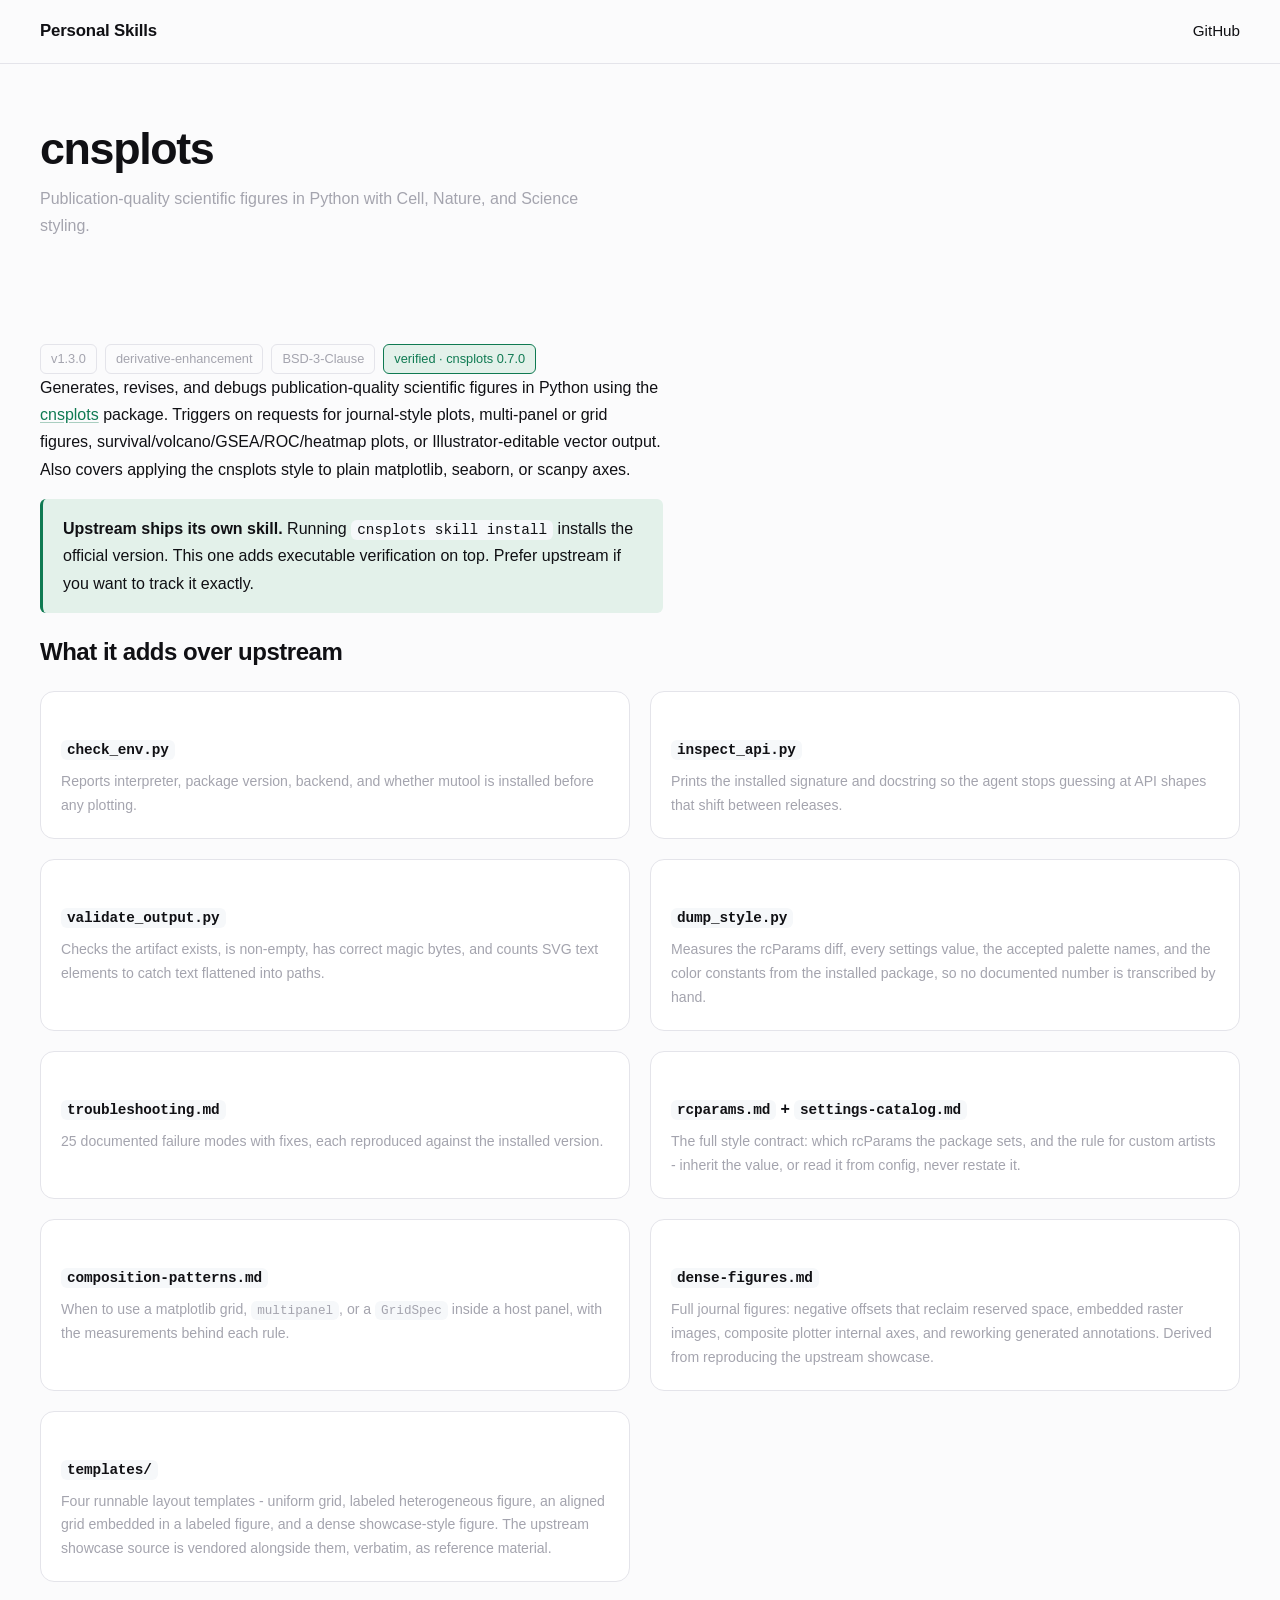
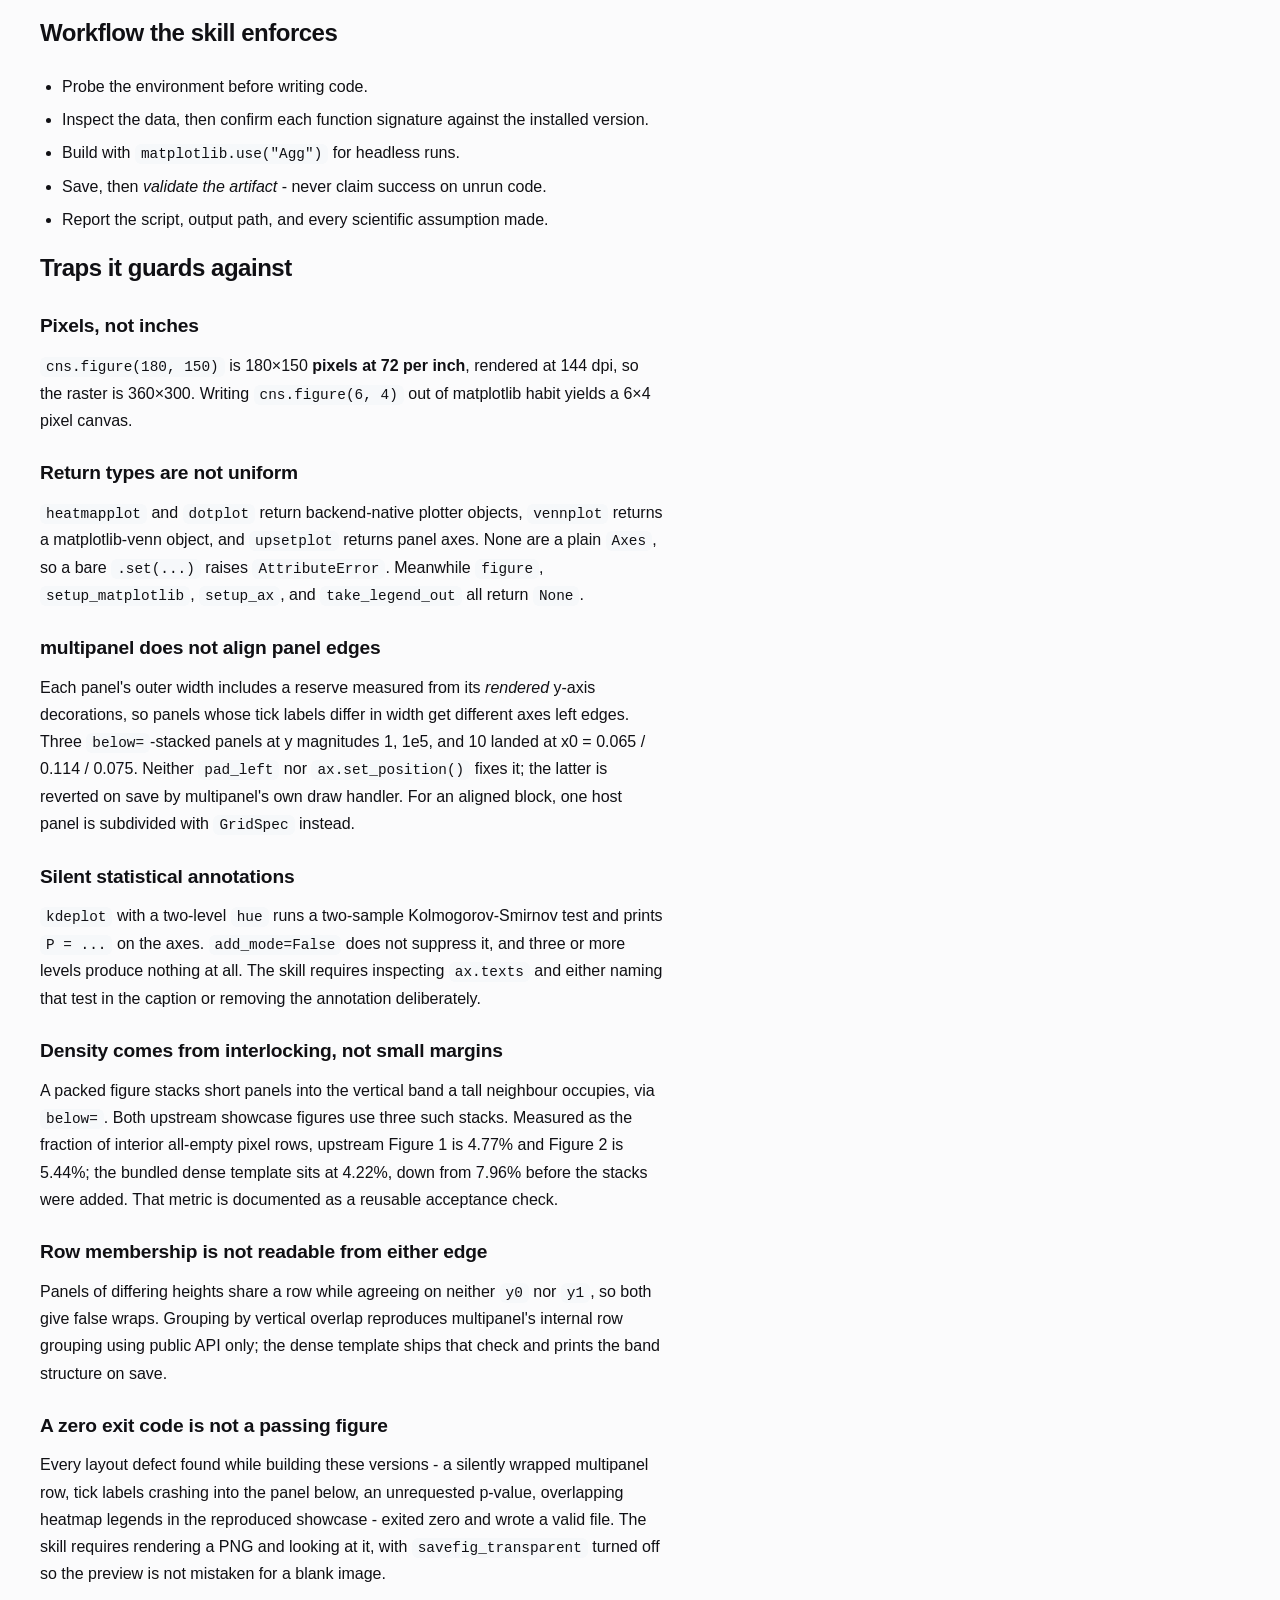
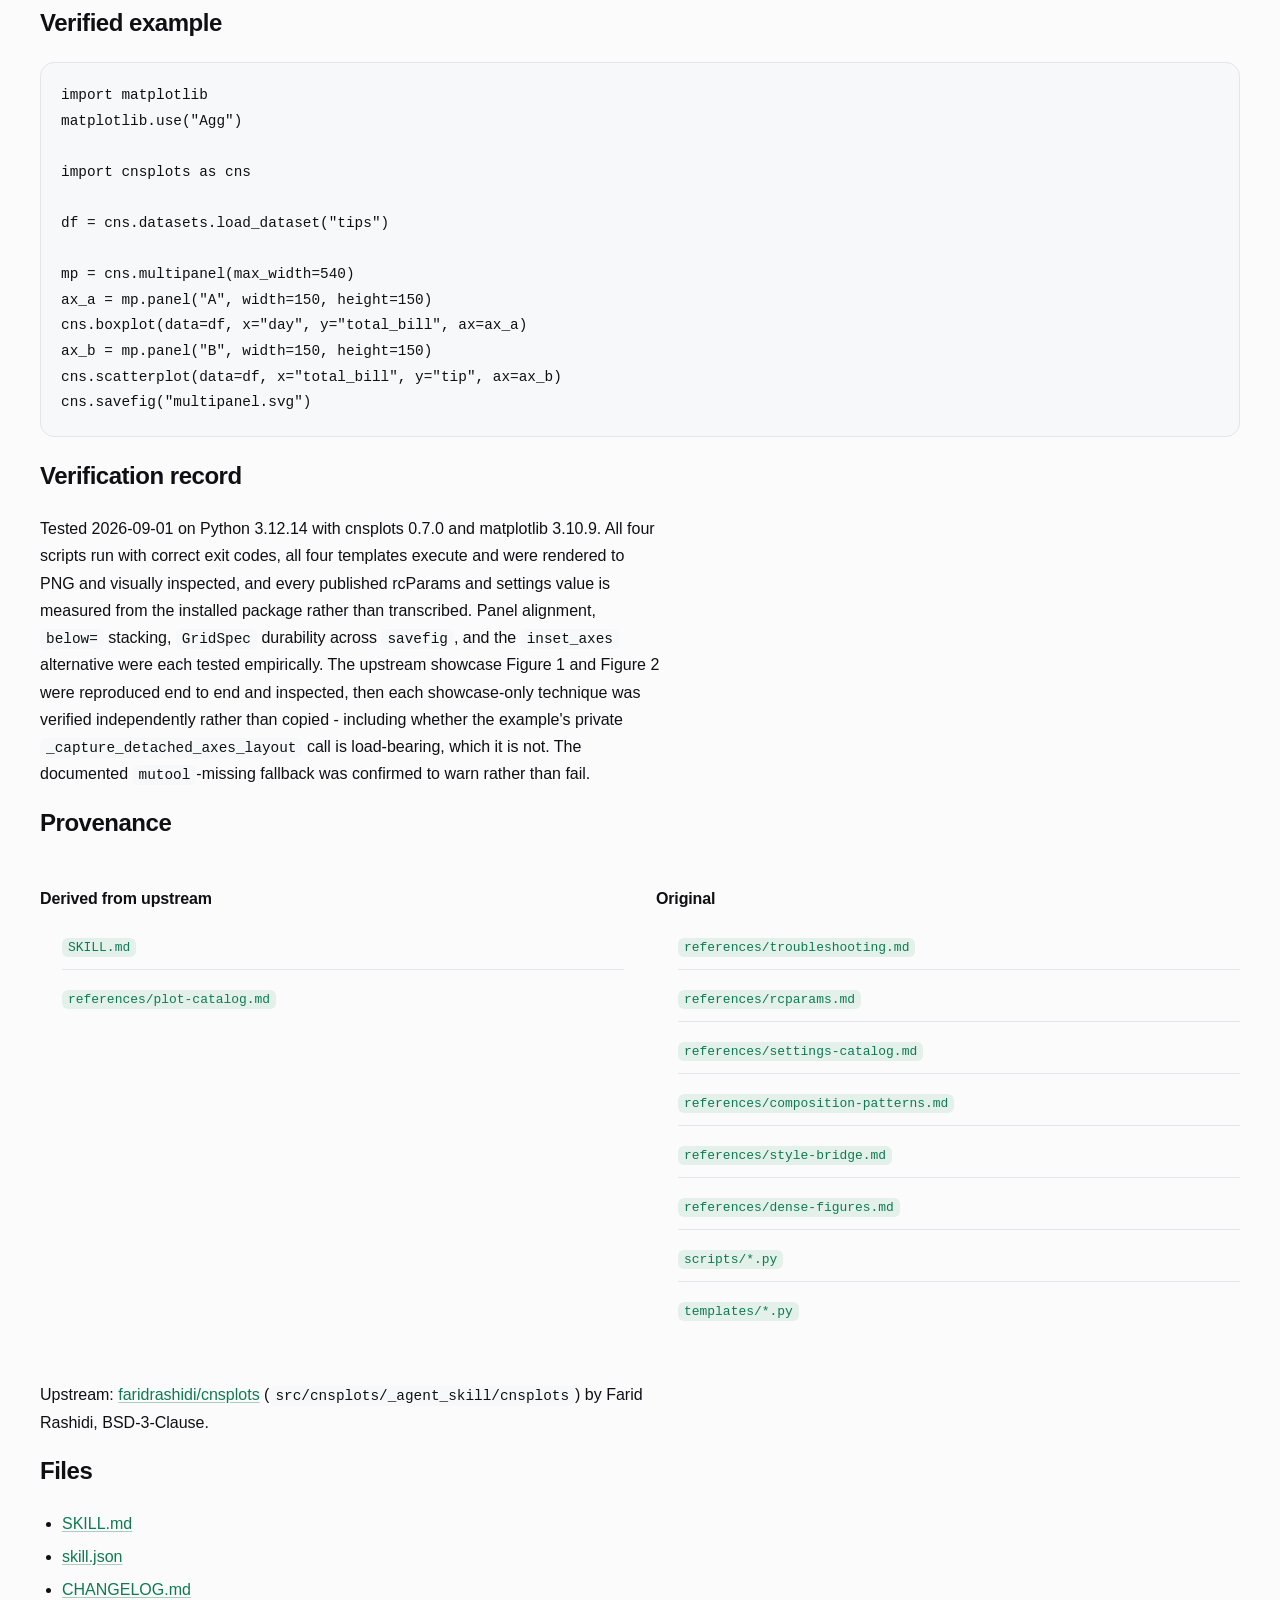
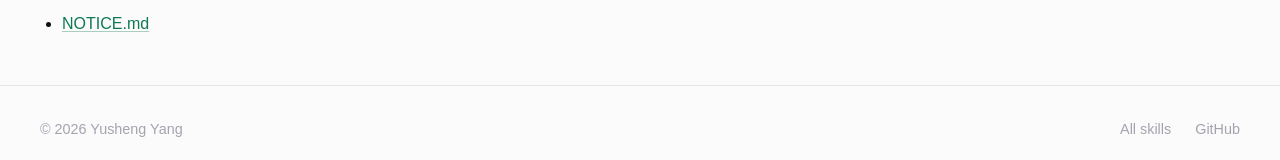
==== commit 67ad3e13: "feat: vendor upstream showcase source and tighten dense template (1.3.0) The distilled dense-figure " ====
--- a/docs/skills/cnsplots.html
+++ b/docs/skills/cnsplots.html
@@ -27,7 +27,7 @@
     <div class="container">
 
 <div class="badges page-badges">
-  <span class="badge">v1.2.0</span>
+  <span class="badge">v1.3.0</span>
   <span class="badge">derivative-enhancement</span>
   <span class="badge">BSD-3-Clause</span>
   <span class="badge verified">verified · cnsplots 0.7.0</span>
@@ -80,7 +80,7 @@
   </div>
   <div class="grid-card">
     <h3><code>templates/</code></h3>
-    <p>Four runnable layout templates  -  uniform grid, labeled heterogeneous figure, an aligned grid embedded in a labeled figure, and a dense showcase-style figure.</p>
+    <p>Four runnable layout templates  -  uniform grid, labeled heterogeneous figure, an aligned grid embedded in a labeled figure, and a dense showcase-style figure. The upstream showcase source is vendored alongside them, verbatim, as reference material.</p>
   </div>
 </div>
 
@@ -122,6 +122,14 @@
 <code>add_mode=False</code> does not suppress it, and three or more levels produce
 nothing at all. The skill requires inspecting <code>ax.texts</code> and either
 naming that test in the caption or removing the annotation deliberately.</p>
+
+<h3>Density comes from interlocking, not small margins</h3>
+<p>A packed figure stacks short panels into the vertical band a tall neighbour
+occupies, via <code>below=</code>. Both upstream showcase figures use three such
+stacks. Measured as the fraction of interior all-empty pixel rows, upstream
+Figure 1 is 4.77% and Figure 2 is 5.44%; the bundled dense template sits at 4.22%,
+down from 7.96% before the stacks were added. That metric is documented as a
+reusable acceptance check.</p>
 
 <h3>Row membership is not readable from either edge</h3>
 <p>Panels of differing heights share a row while agreeing on neither
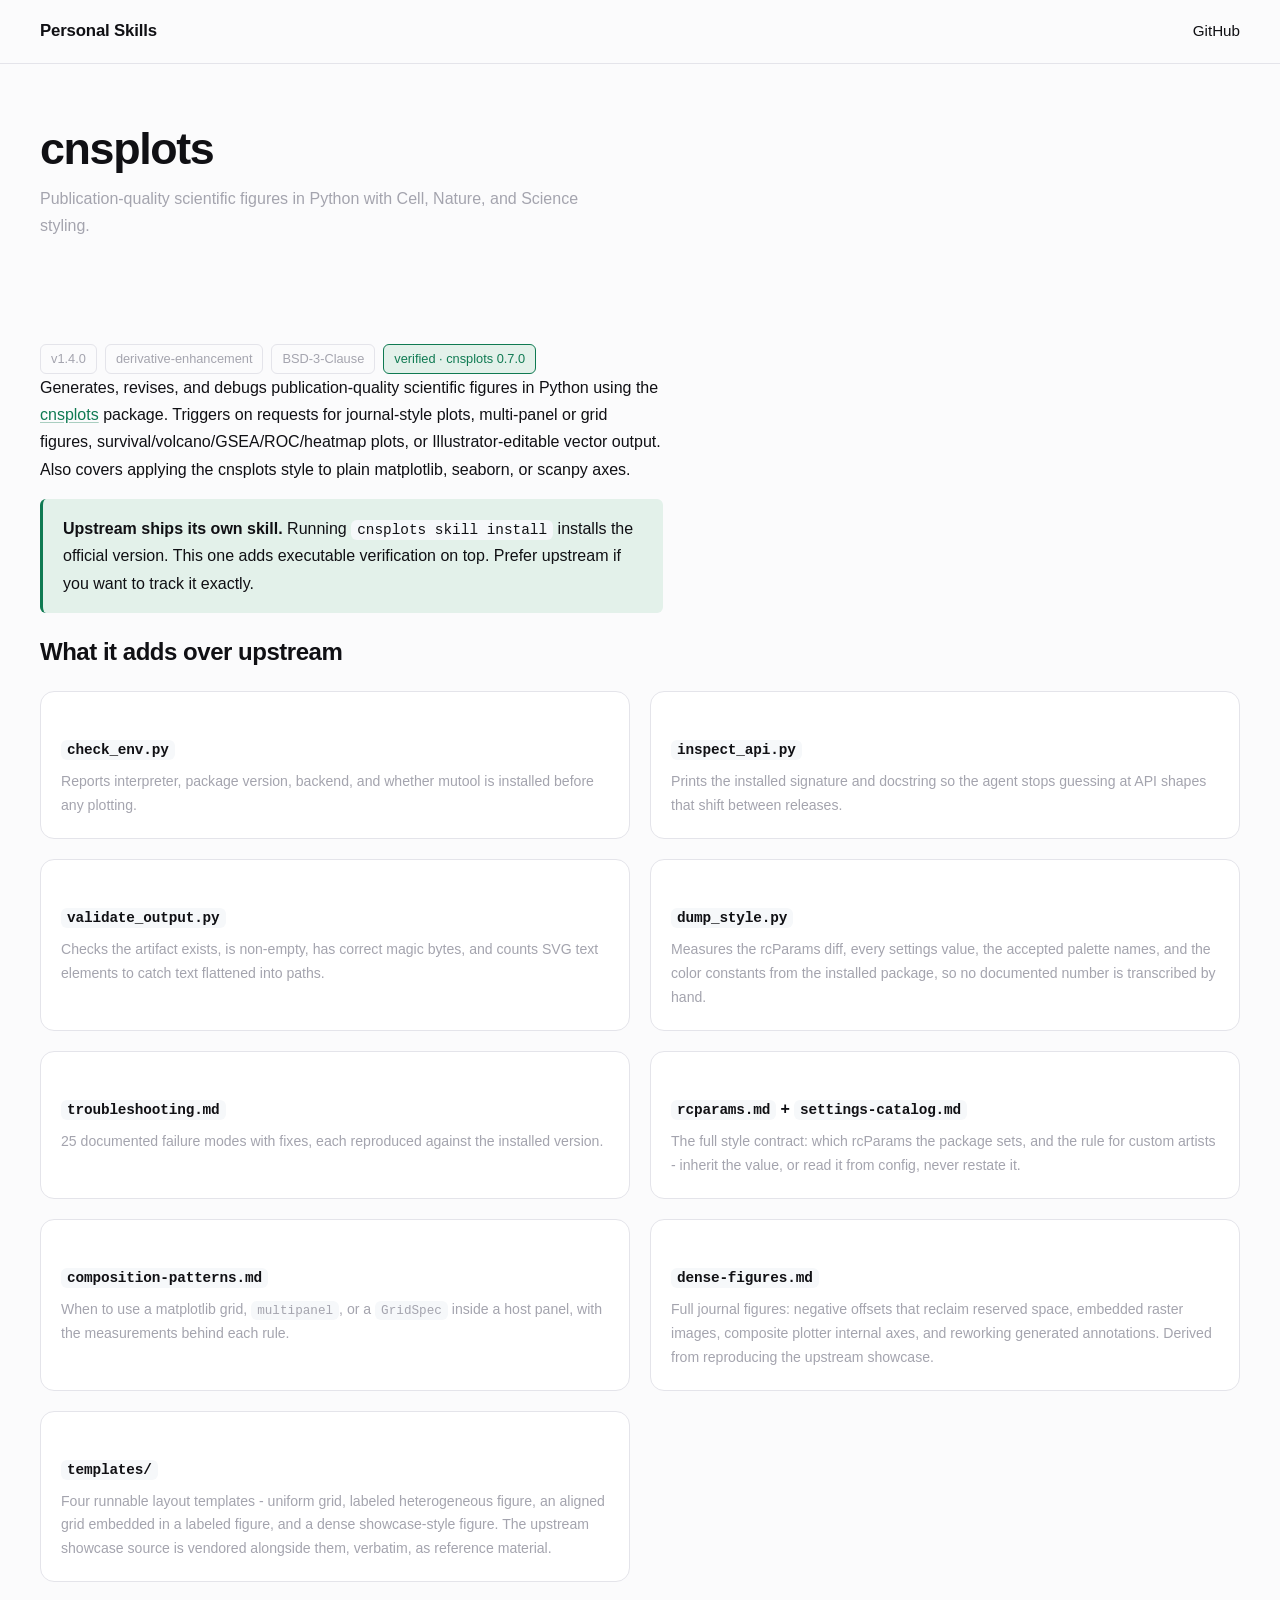
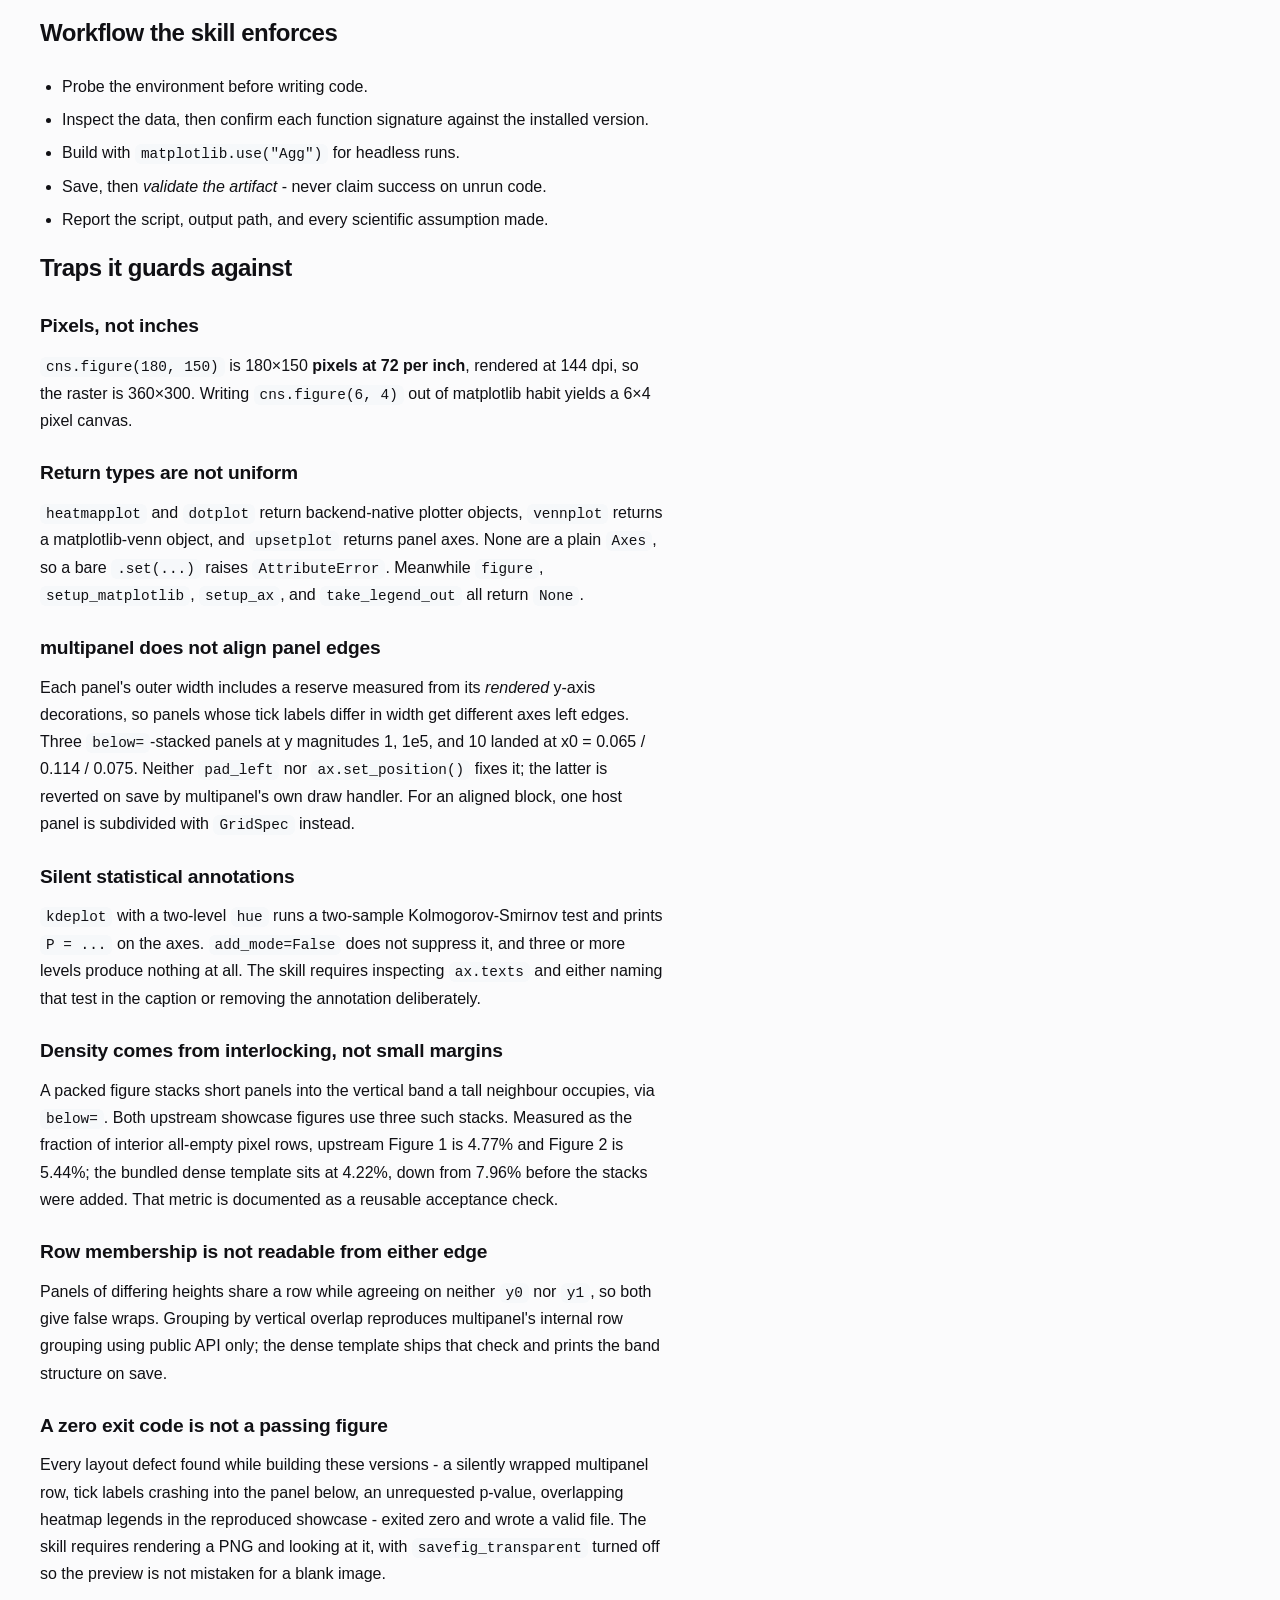
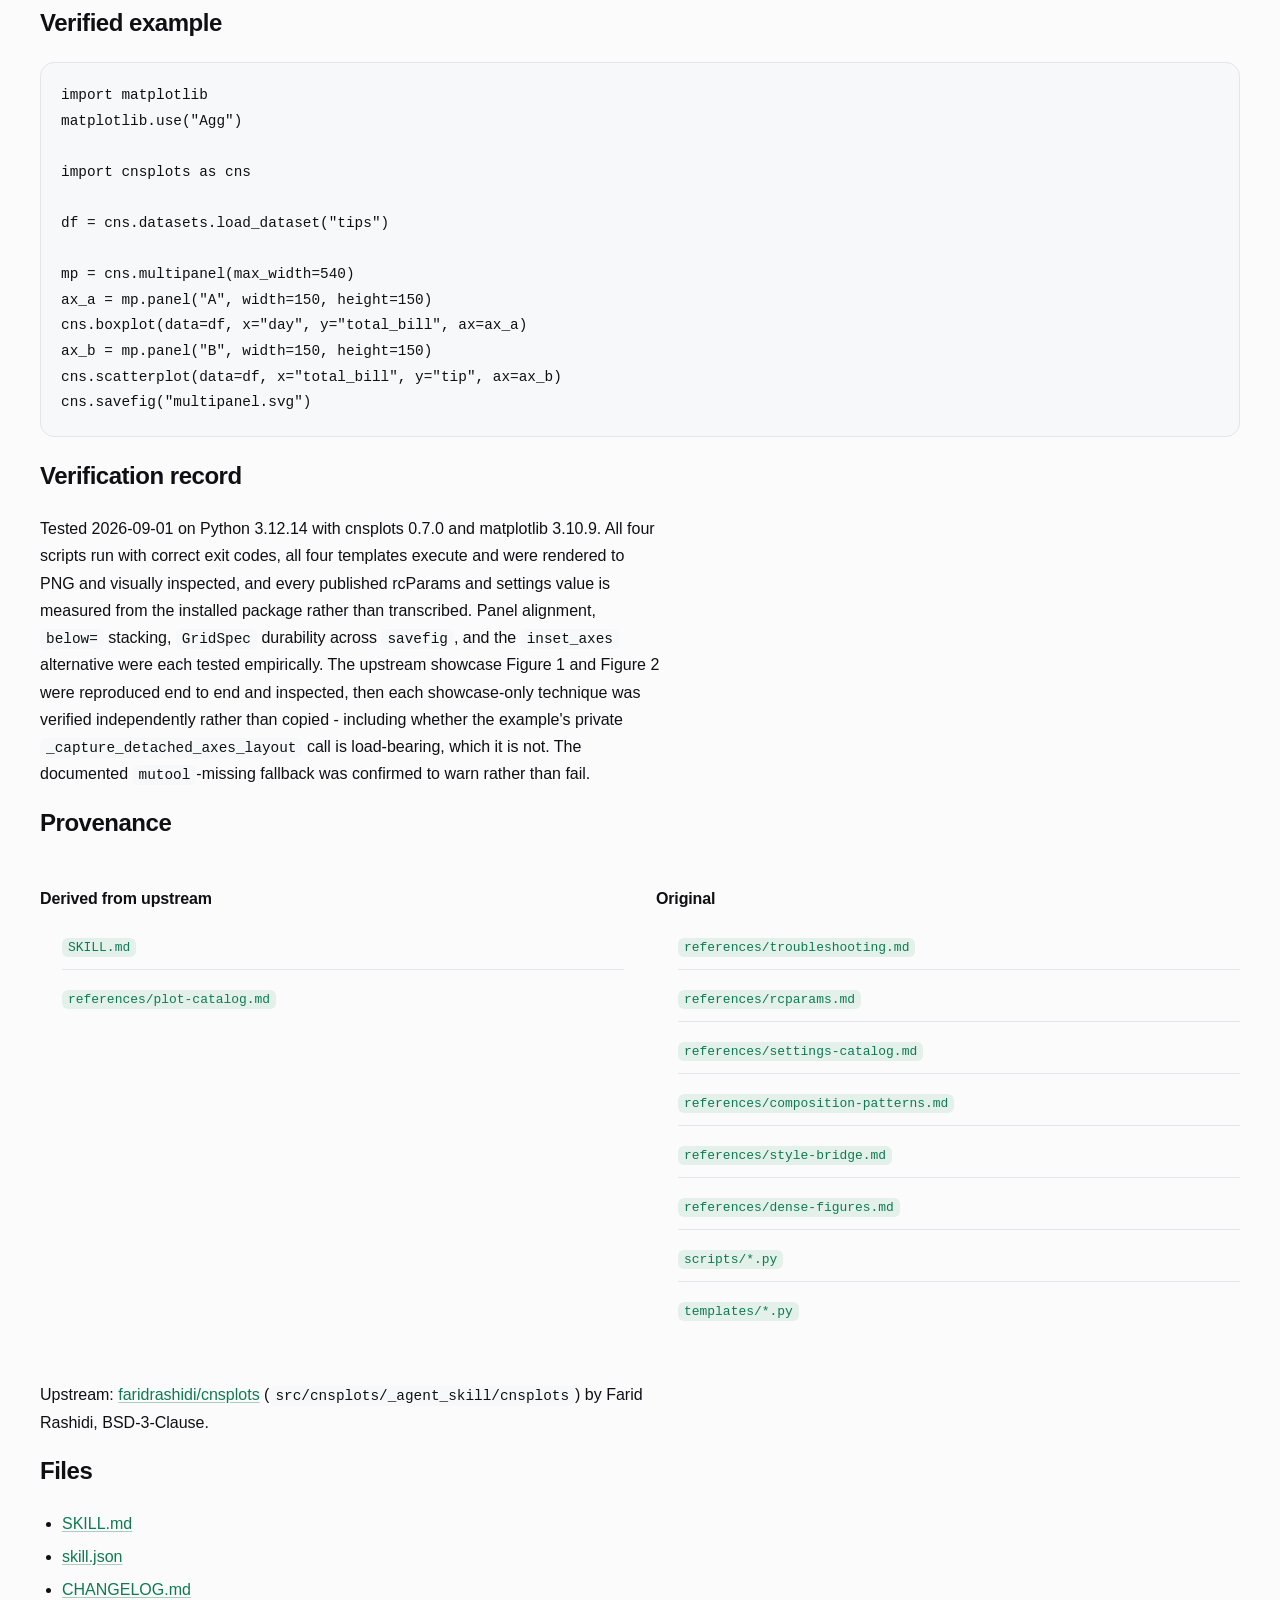
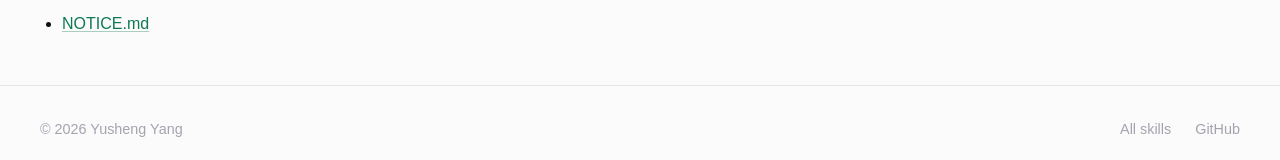
==== commit 1bdced4a: "feat: add cross-panel color strategy to cnsplots skill (1.4.0) The skill showed how to compose and l" ====
--- a/docs/skills/cnsplots.html
+++ b/docs/skills/cnsplots.html
@@ -27,7 +27,7 @@
     <div class="container">
 
 <div class="badges page-badges">
-  <span class="badge">v1.3.0</span>
+  <span class="badge">v1.4.0</span>
   <span class="badge">derivative-enhancement</span>
   <span class="badge">BSD-3-Clause</span>
   <span class="badge verified">verified · cnsplots 0.7.0</span>
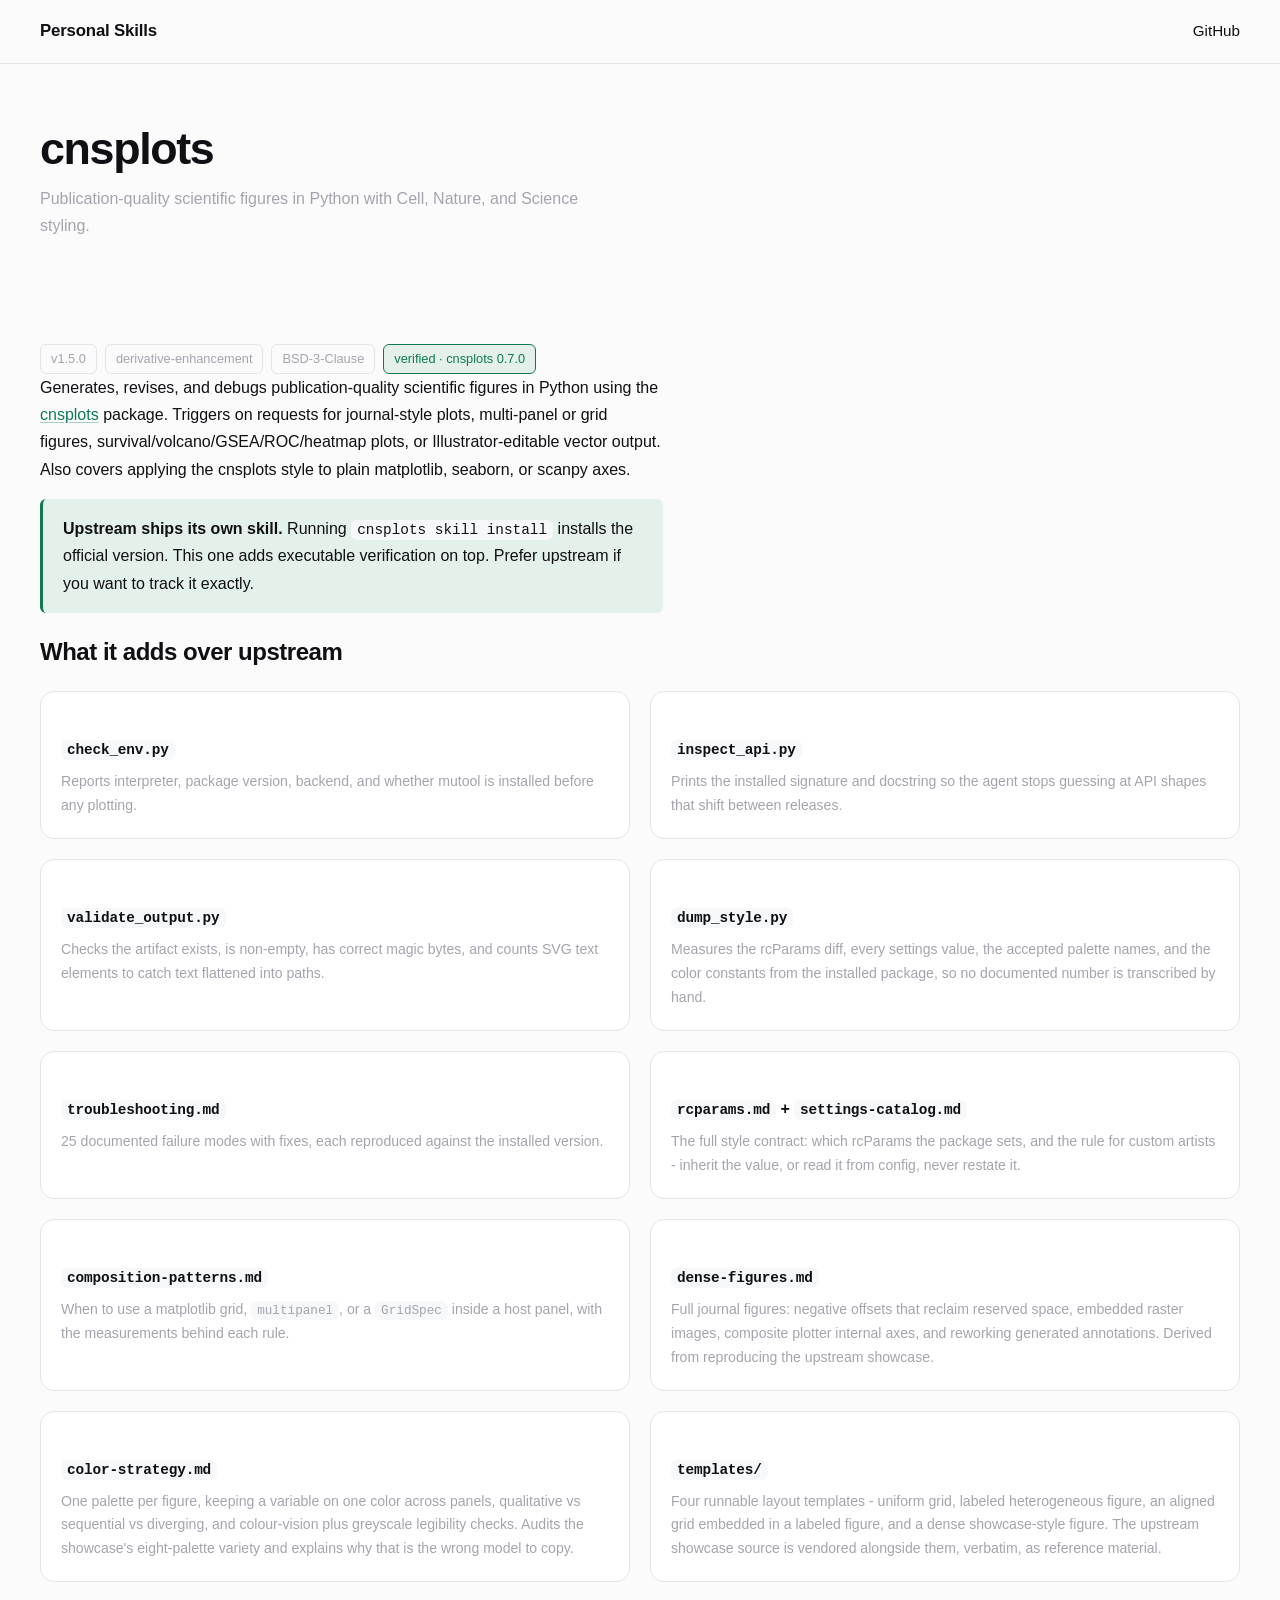
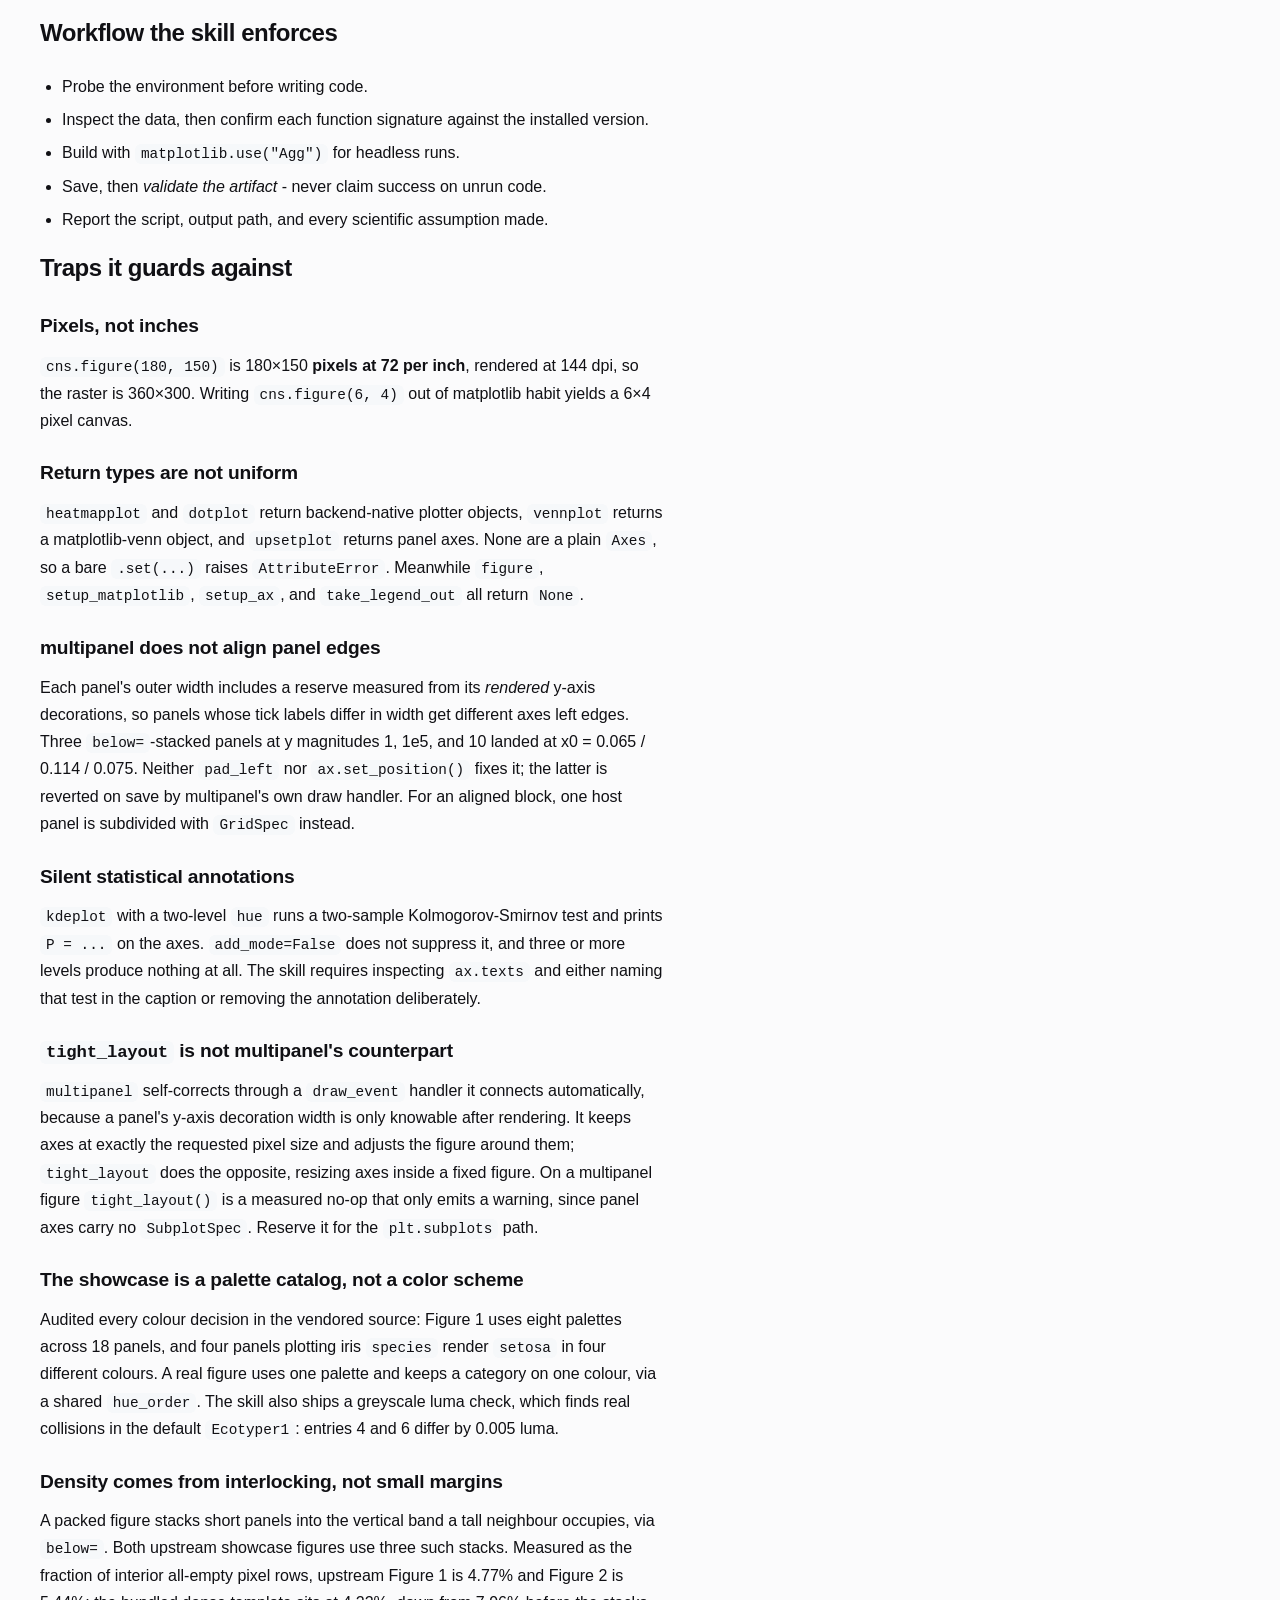
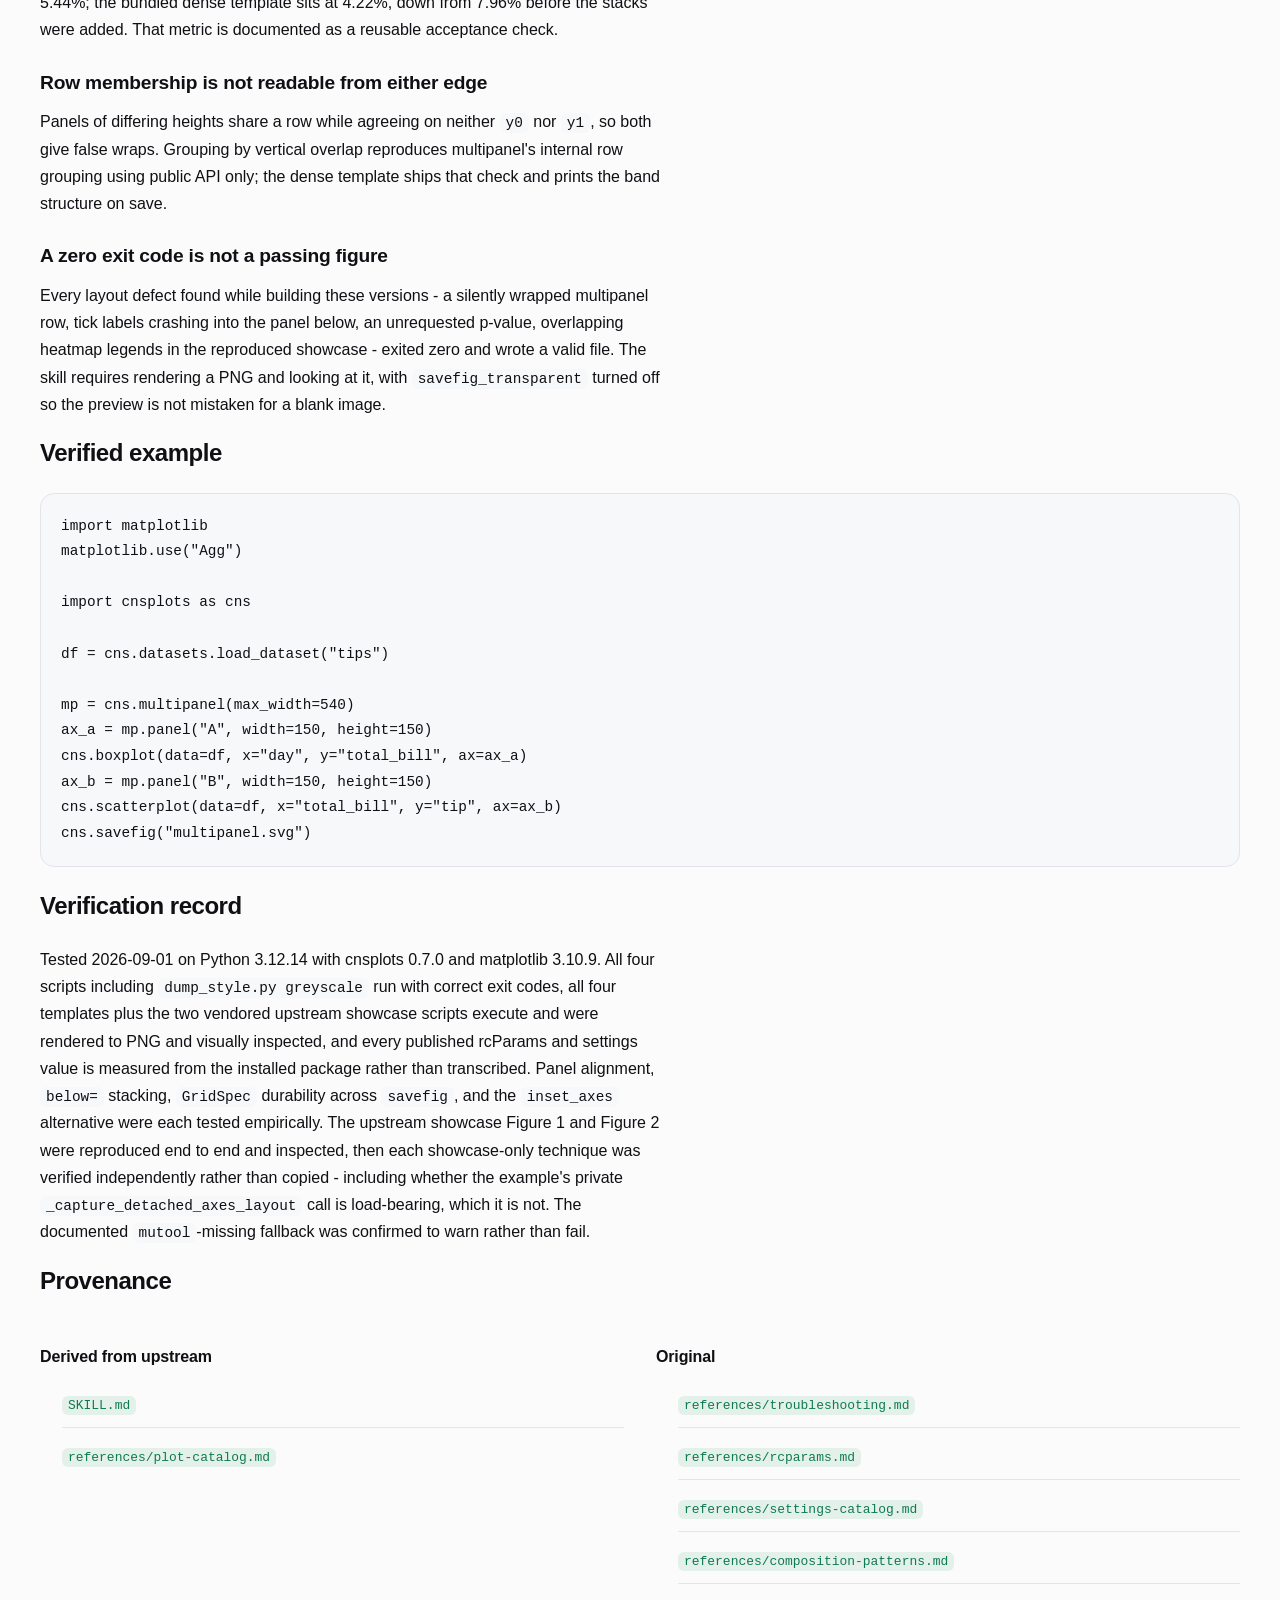
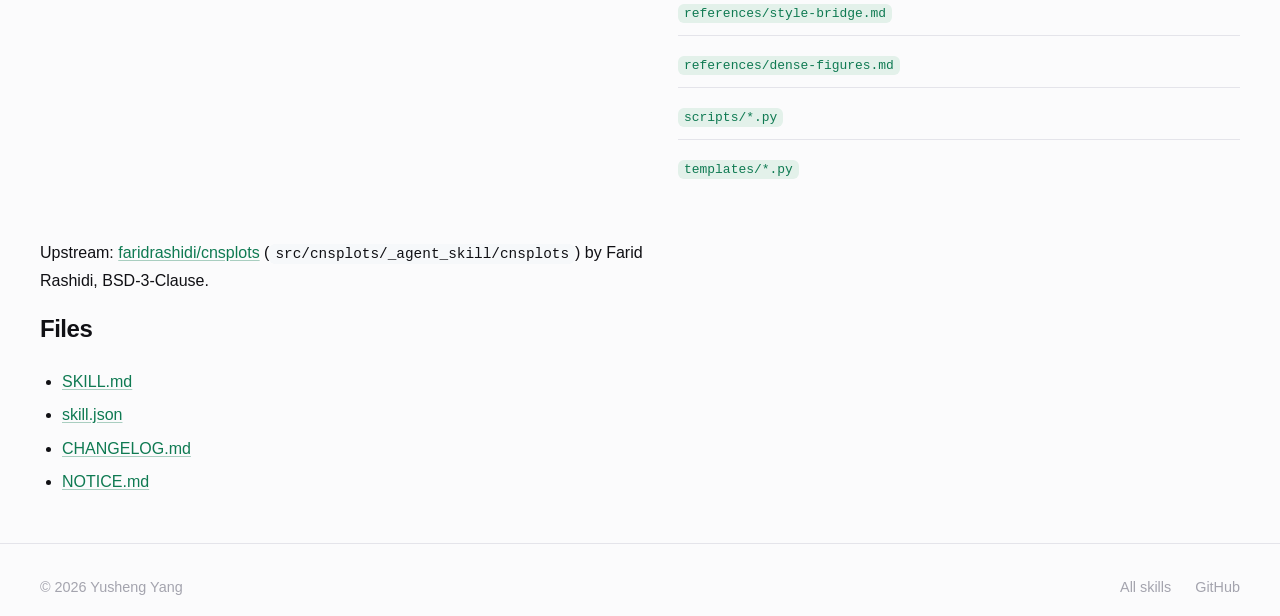
==== commit 91a8cec5: "docs: explain multipanel's draw handler, correct two claims (1.5.0) You cannot know how wide a panel" ====
--- a/docs/skills/cnsplots.html
+++ b/docs/skills/cnsplots.html
@@ -27,7 +27,7 @@
     <div class="container">
 
 <div class="badges page-badges">
-  <span class="badge">v1.4.0</span>
+  <span class="badge">v1.5.0</span>
   <span class="badge">derivative-enhancement</span>
   <span class="badge">BSD-3-Clause</span>
   <span class="badge verified">verified · cnsplots 0.7.0</span>
@@ -77,6 +77,10 @@
   <div class="grid-card">
     <h3><code>dense-figures.md</code></h3>
     <p>Full journal figures: negative offsets that reclaim reserved space, embedded raster images, composite plotter internal axes, and reworking generated annotations. Derived from reproducing the upstream showcase.</p>
+  </div>
+  <div class="grid-card">
+    <h3><code>color-strategy.md</code></h3>
+    <p>One palette per figure, keeping a variable on one color across panels, qualitative vs sequential vs diverging, and colour-vision plus greyscale legibility checks. Audits the showcase's eight-palette variety and explains why that is the wrong model to copy.</p>
   </div>
   <div class="grid-card">
     <h3><code>templates/</code></h3>
@@ -123,6 +127,23 @@
 nothing at all. The skill requires inspecting <code>ax.texts</code> and either
 naming that test in the caption or removing the annotation deliberately.</p>
 
+<h3><code>tight_layout</code> is not multipanel's counterpart</h3>
+<p><code>multipanel</code> self-corrects through a <code>draw_event</code> handler it
+connects automatically, because a panel's y-axis decoration width is only knowable
+after rendering. It keeps axes at exactly the requested pixel size and adjusts the
+figure around them; <code>tight_layout</code> does the opposite, resizing axes inside
+a fixed figure. On a multipanel figure <code>tight_layout()</code> is a measured
+no-op that only emits a warning, since panel axes carry no
+<code>SubplotSpec</code>. Reserve it for the <code>plt.subplots</code> path.</p>
+
+<h3>The showcase is a palette catalog, not a color scheme</h3>
+<p>Audited every colour decision in the vendored source: Figure 1 uses eight
+palettes across 18 panels, and four panels plotting iris <code>species</code> render
+<code>setosa</code> in four different colours. A real figure uses one palette and
+keeps a category on one colour, via a shared <code>hue_order</code>. The skill also
+ships a greyscale luma check, which finds real collisions in the default
+<code>Ecotyper1</code>: entries 4 and 6 differ by 0.005 luma.</p>
+
 <h3>Density comes from interlocking, not small margins</h3>
 <p>A packed figure stacks short panels into the vertical band a tall neighbour
 occupies, via <code>below=</code>. Both upstream showcase figures use three such
@@ -162,9 +183,10 @@
 
 <h2>Verification record</h2>
 <p>Tested 2026-09-01 on Python 3.12.14 with cnsplots 0.7.0 and matplotlib 3.10.9.
-All four scripts run with correct exit codes, all four templates execute and were
-rendered to PNG and visually inspected, and every published rcParams and settings
-value is measured from the installed package rather than transcribed. Panel
+All four scripts including <code>dump_style.py greyscale</code> run with correct exit
+codes, all four templates plus the two vendored upstream showcase scripts execute
+and were rendered to PNG and visually inspected, and every published rcParams and
+settings value is measured from the installed package rather than transcribed. Panel
 alignment, <code>below=</code> stacking, <code>GridSpec</code> durability across
 <code>savefig</code>, and the <code>inset_axes</code> alternative were each tested
 empirically. The upstream showcase Figure 1 and Figure 2 were reproduced end to
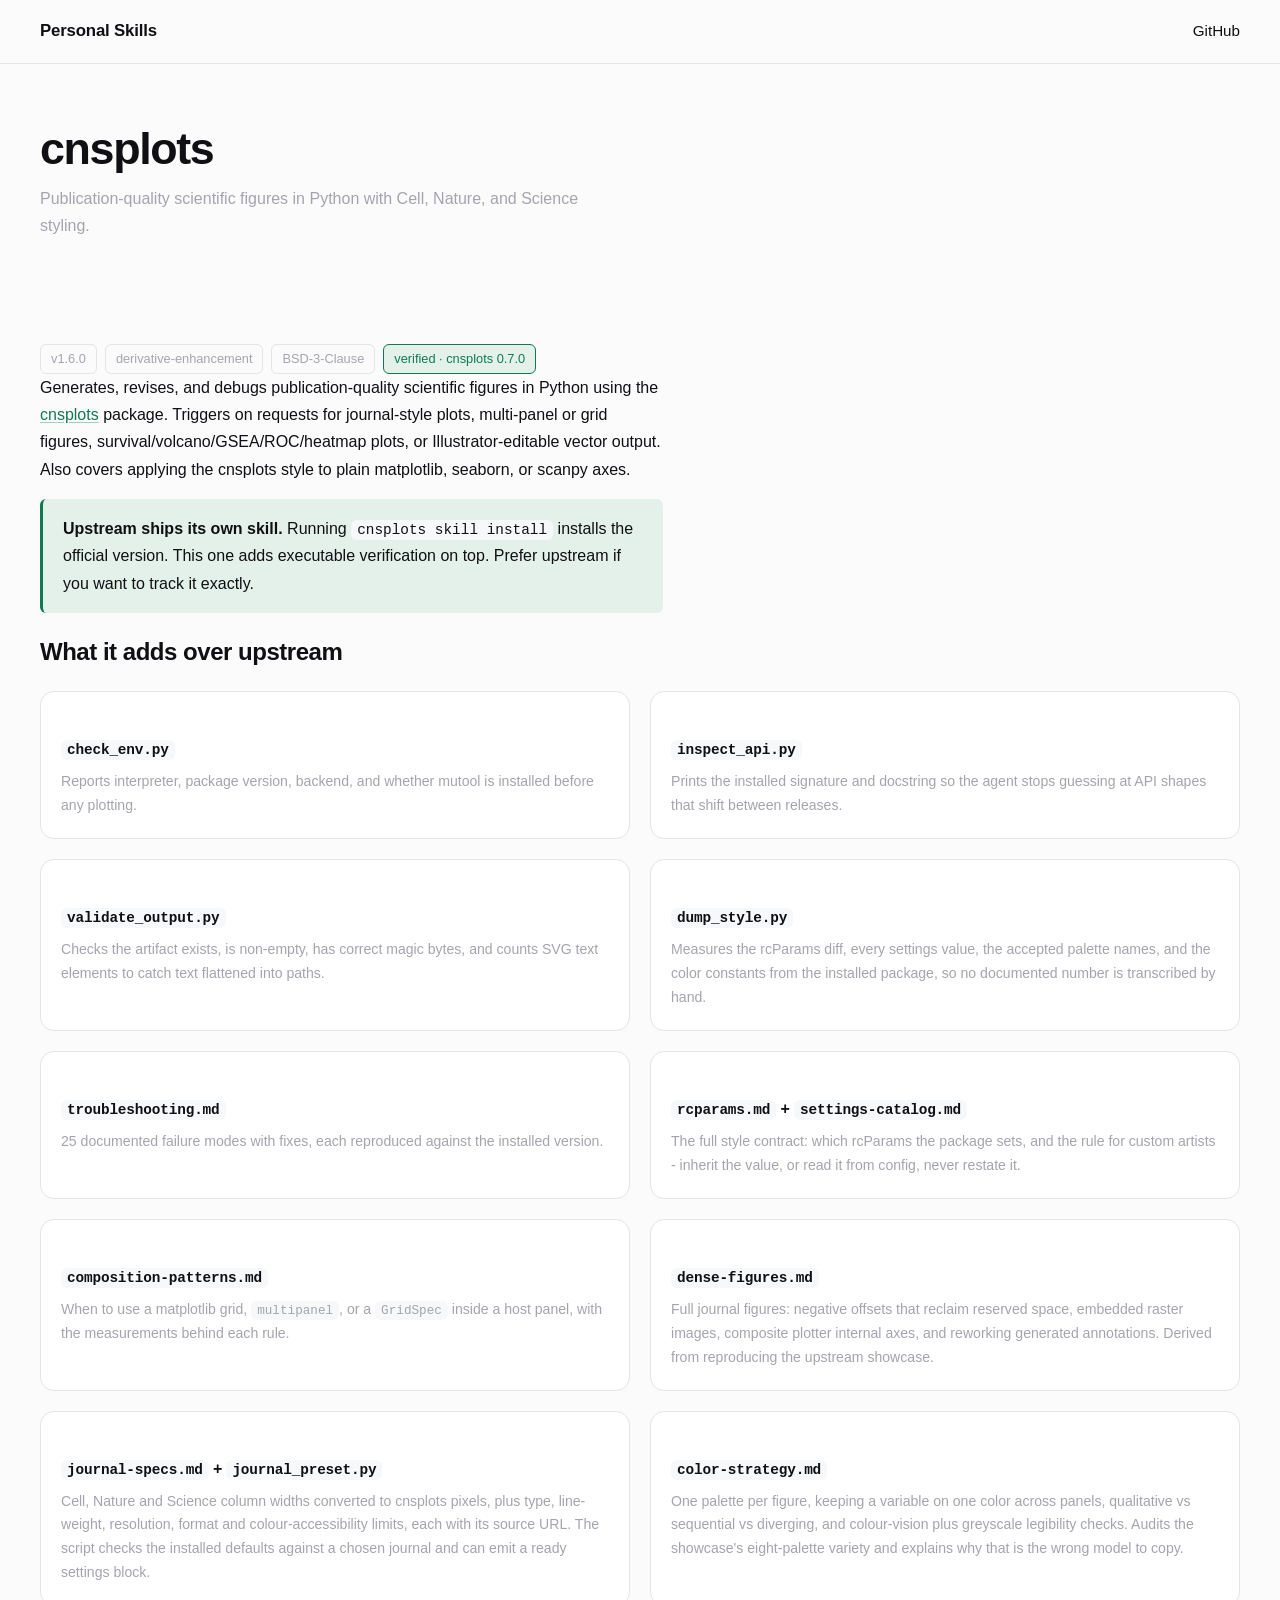
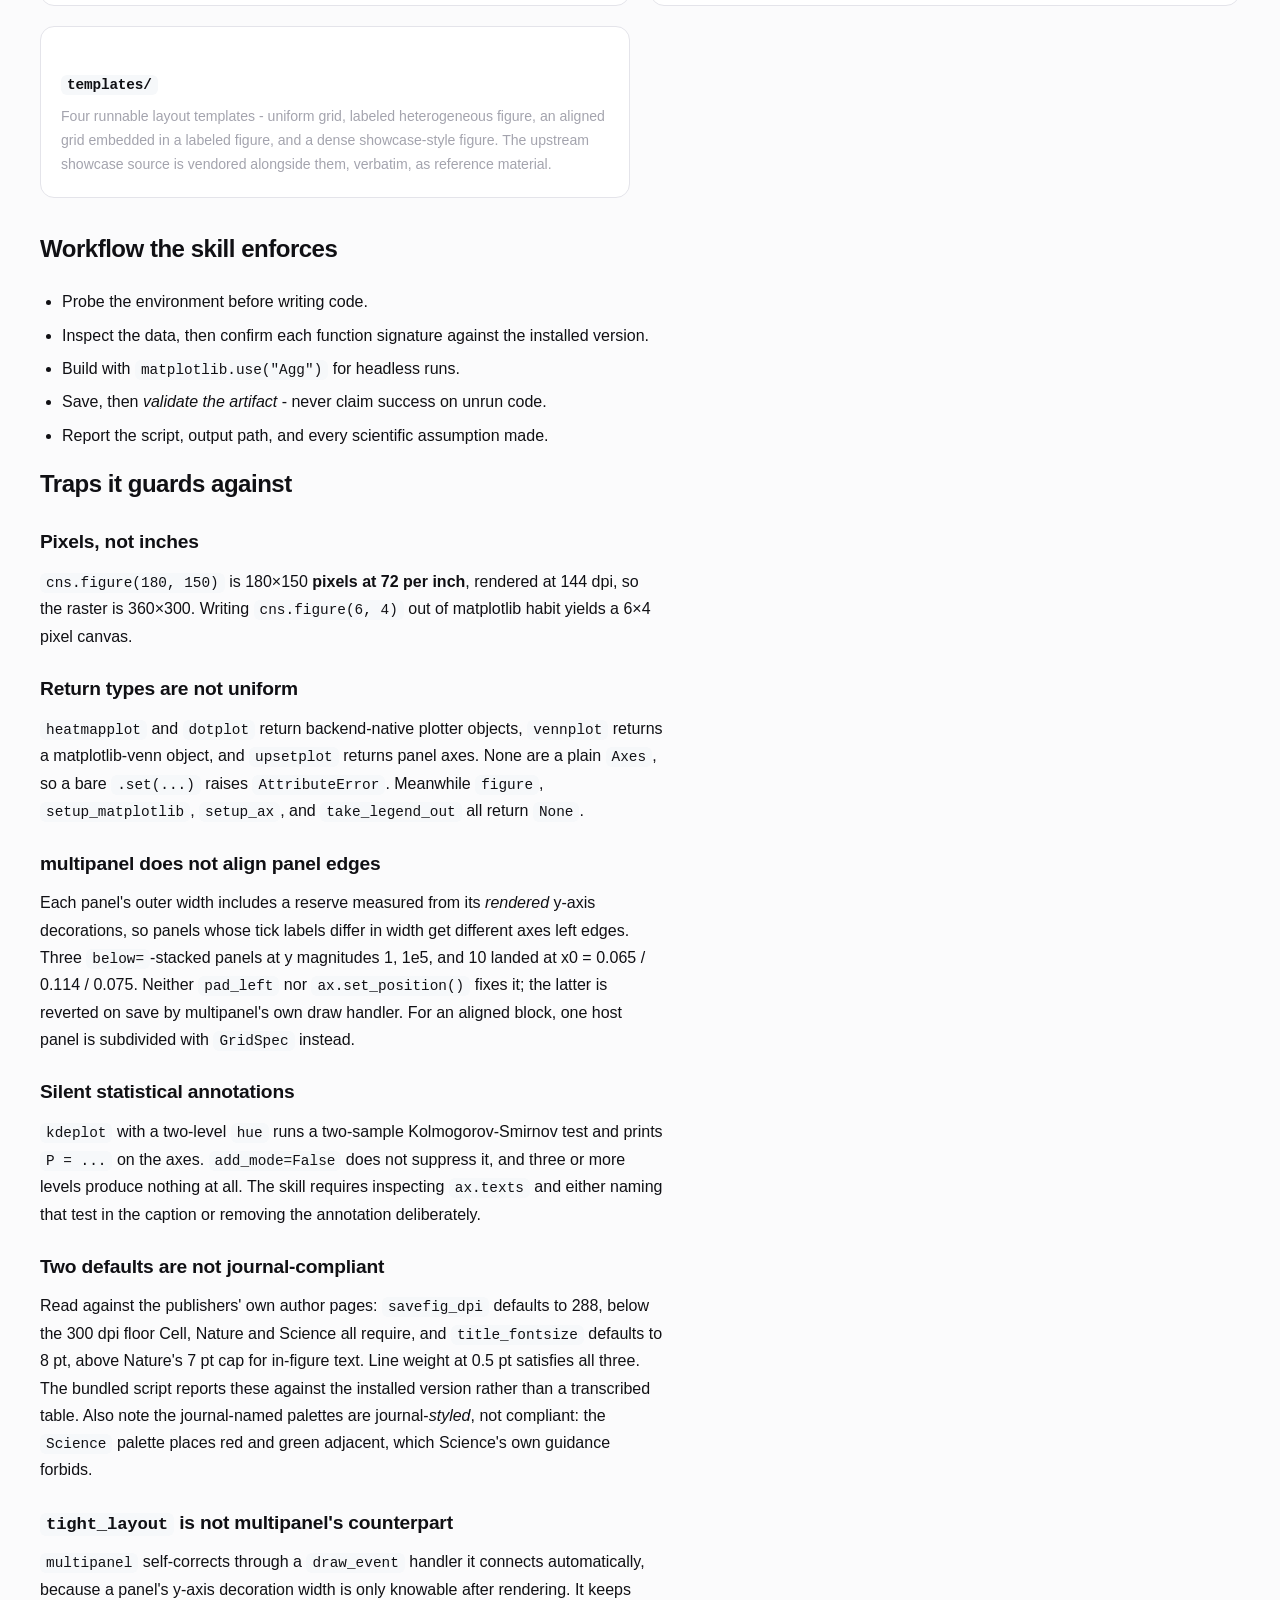
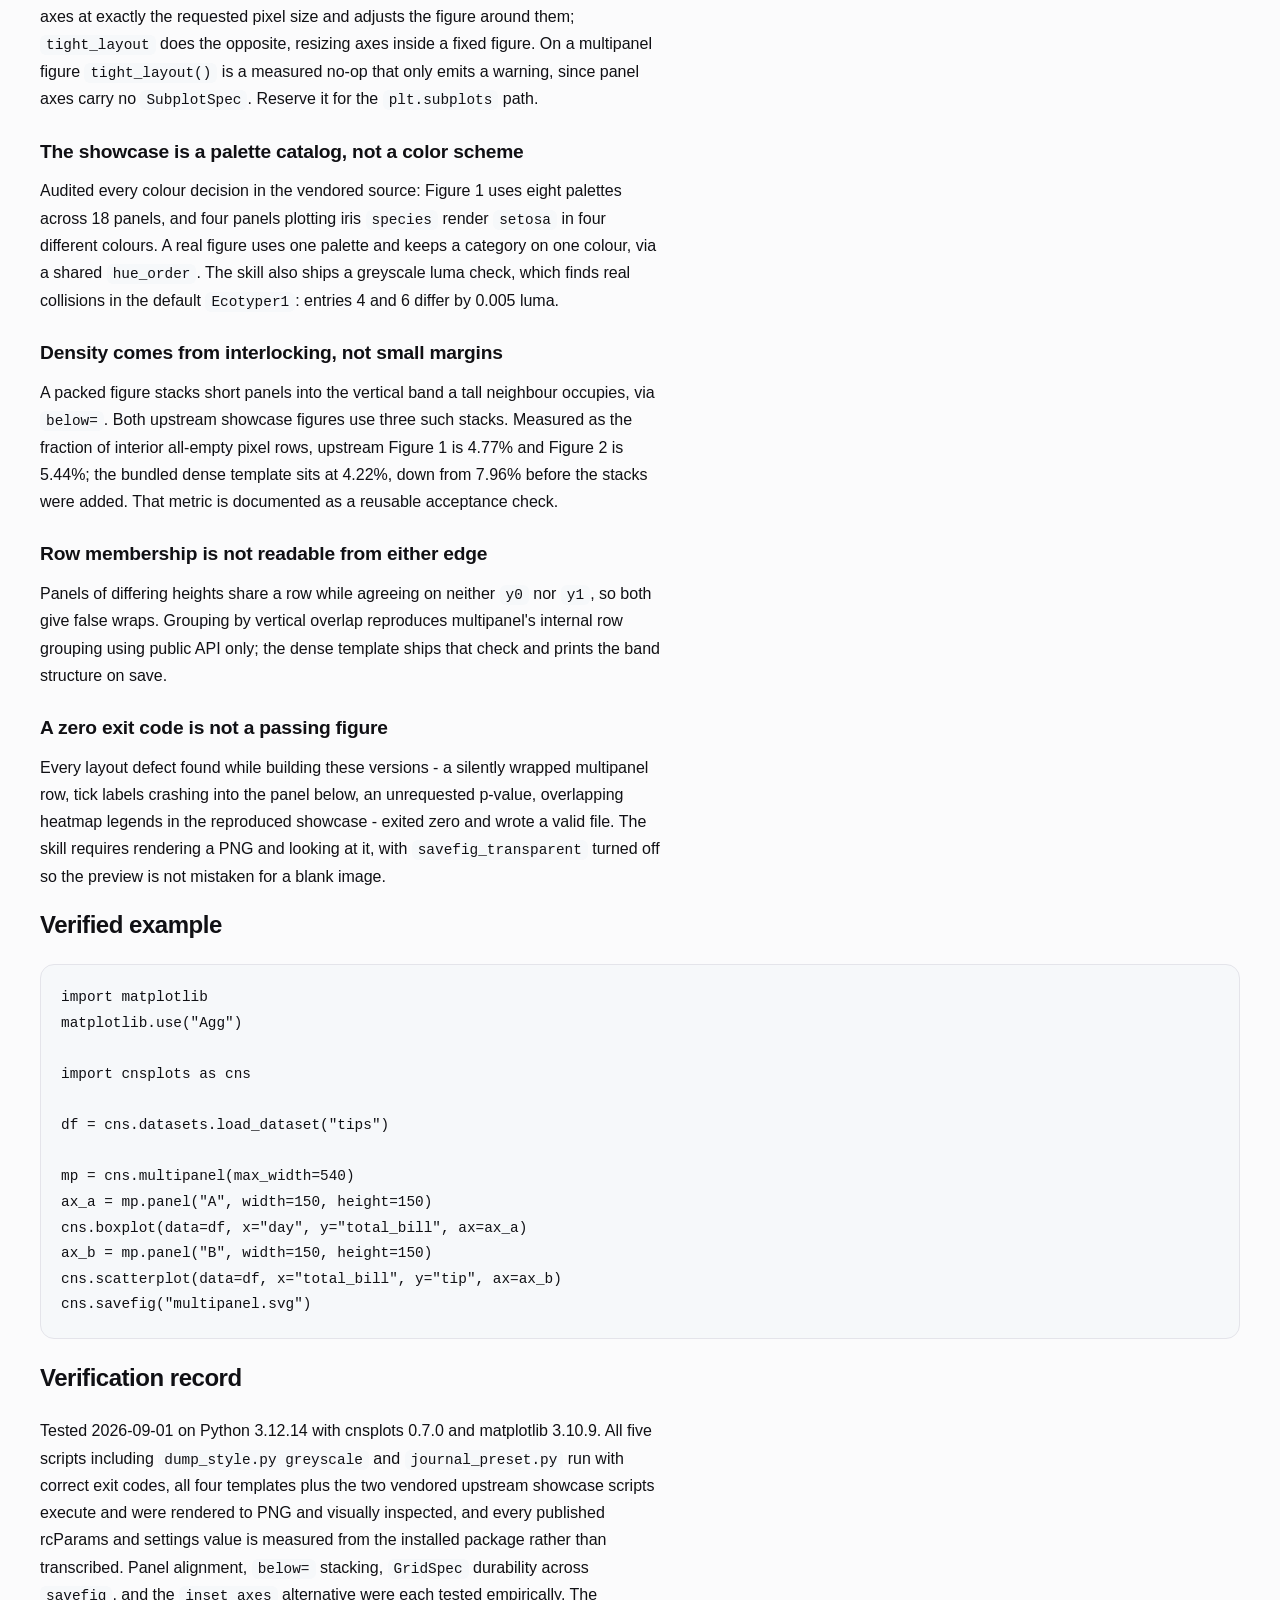
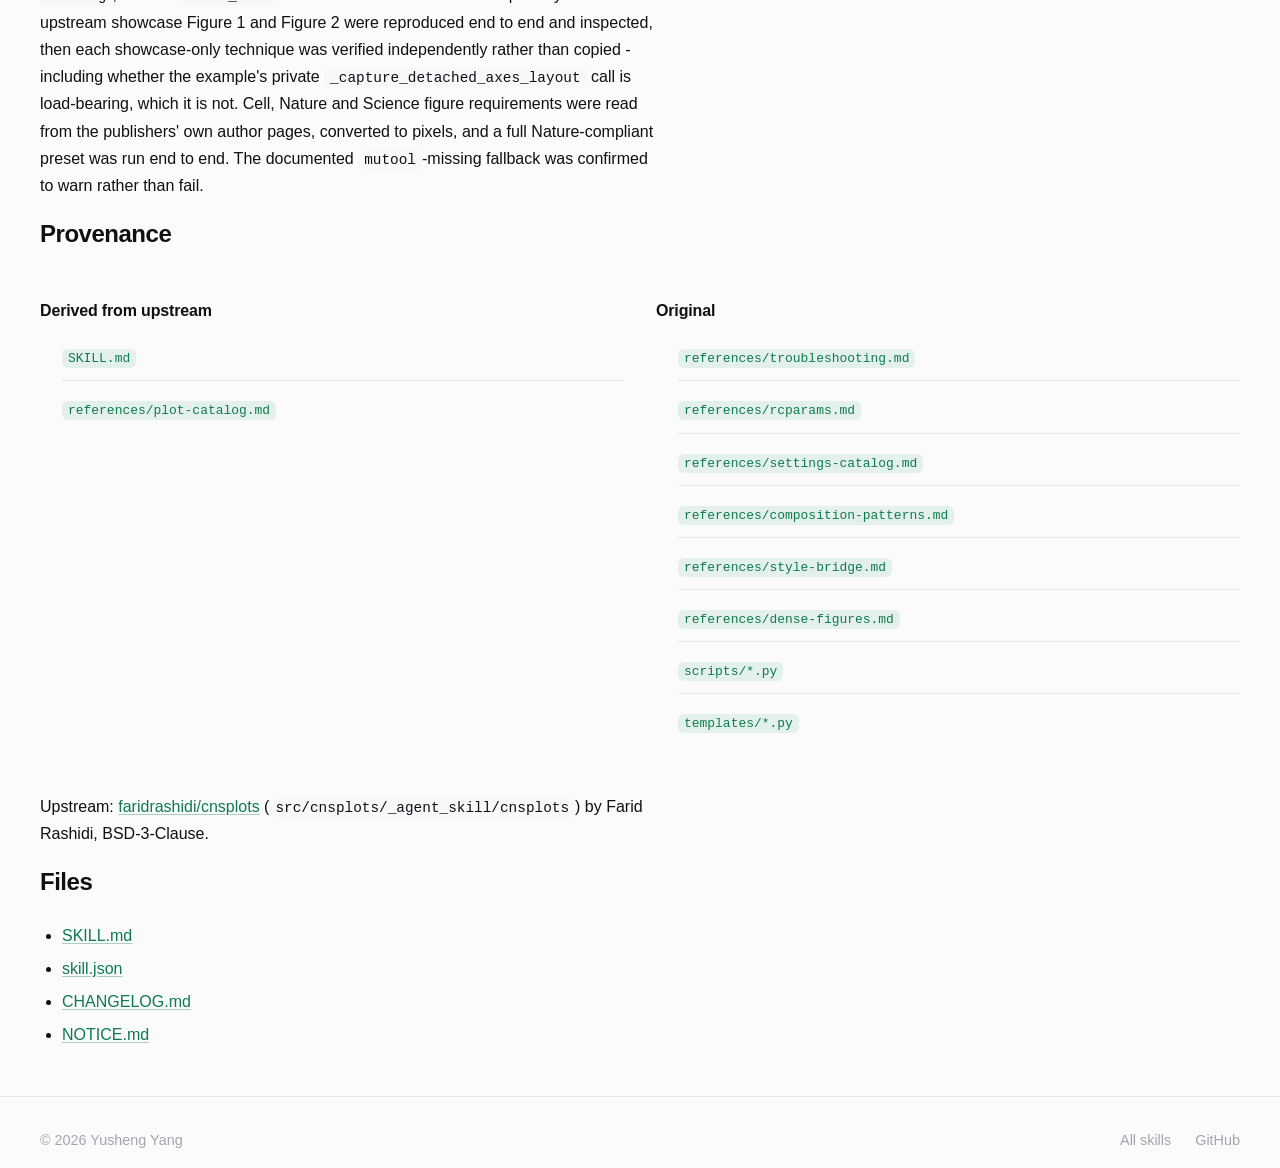
==== commit 32b9db6f: "feat: add Cell/Nature/Science figure specifications (1.6.0) The skill produced journal-styled figure" ====
--- a/docs/skills/cnsplots.html
+++ b/docs/skills/cnsplots.html
@@ -27,7 +27,7 @@
     <div class="container">
 
 <div class="badges page-badges">
-  <span class="badge">v1.5.0</span>
+  <span class="badge">v1.6.0</span>
   <span class="badge">derivative-enhancement</span>
   <span class="badge">BSD-3-Clause</span>
   <span class="badge verified">verified · cnsplots 0.7.0</span>
@@ -77,6 +77,10 @@
   <div class="grid-card">
     <h3><code>dense-figures.md</code></h3>
     <p>Full journal figures: negative offsets that reclaim reserved space, embedded raster images, composite plotter internal axes, and reworking generated annotations. Derived from reproducing the upstream showcase.</p>
+  </div>
+  <div class="grid-card">
+    <h3><code>journal-specs.md</code> + <code>journal_preset.py</code></h3>
+    <p>Cell, Nature and Science column widths converted to cnsplots pixels, plus type, line-weight, resolution, format and colour-accessibility limits, each with its source URL. The script checks the installed defaults against a chosen journal and can emit a ready settings block.</p>
   </div>
   <div class="grid-card">
     <h3><code>color-strategy.md</code></h3>
@@ -127,6 +131,16 @@
 nothing at all. The skill requires inspecting <code>ax.texts</code> and either
 naming that test in the caption or removing the annotation deliberately.</p>
 
+<h3>Two defaults are not journal-compliant</h3>
+<p>Read against the publishers' own author pages: <code>savefig_dpi</code> defaults
+to 288, below the 300 dpi floor Cell, Nature and Science all require, and
+<code>title_fontsize</code> defaults to 8 pt, above Nature's 7 pt cap for in-figure
+text. Line weight at 0.5 pt satisfies all three. The bundled script reports these
+against the installed version rather than a transcribed table. Also note the
+journal-named palettes are journal-<em>styled</em>, not compliant: the
+<code>Science</code> palette places red and green adjacent, which Science's own
+guidance forbids.</p>
+
 <h3><code>tight_layout</code> is not multipanel's counterpart</h3>
 <p><code>multipanel</code> self-corrects through a <code>draw_event</code> handler it
 connects automatically, because a panel's y-axis decoration width is only knowable
@@ -183,7 +197,7 @@
 
 <h2>Verification record</h2>
 <p>Tested 2026-09-01 on Python 3.12.14 with cnsplots 0.7.0 and matplotlib 3.10.9.
-All four scripts including <code>dump_style.py greyscale</code> run with correct exit
+All five scripts including <code>dump_style.py greyscale</code> and <code>journal_preset.py</code> run with correct exit
 codes, all four templates plus the two vendored upstream showcase scripts execute
 and were rendered to PNG and visually inspected, and every published rcParams and
 settings value is measured from the installed package rather than transcribed. Panel
@@ -193,8 +207,10 @@
 end and inspected, then each showcase-only technique was verified independently
 rather than copied  -  including whether the example's private
 <code>_capture_detached_axes_layout</code> call is load-bearing, which it is not.
-The documented <code>mutool</code>-missing fallback was confirmed to warn rather
-than fail.</p>
+Cell, Nature and Science figure requirements were read from the publishers' own
+author pages, converted to pixels, and a full Nature-compliant preset was run end
+to end. The documented <code>mutool</code>-missing fallback was confirmed to warn
+rather than fail.</p>
 
 <h2>Provenance</h2>
 <div class="split-2">
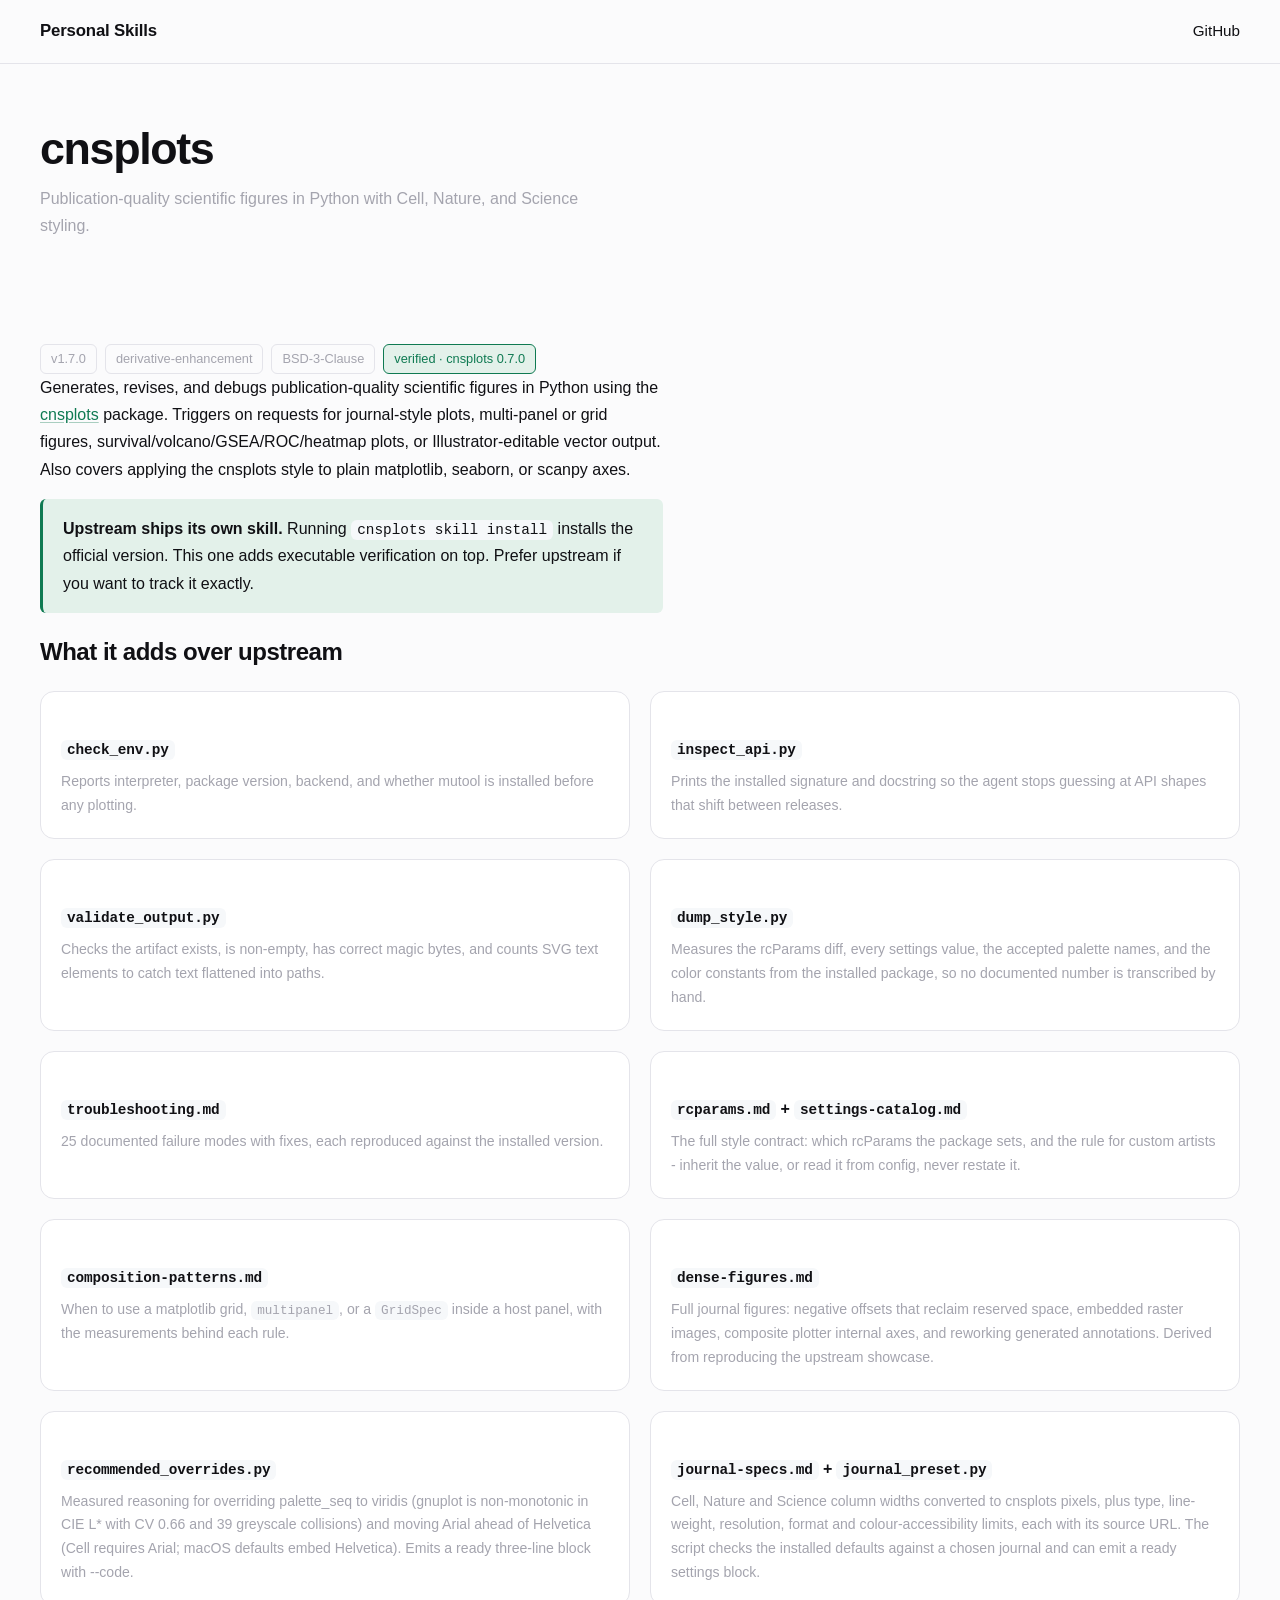
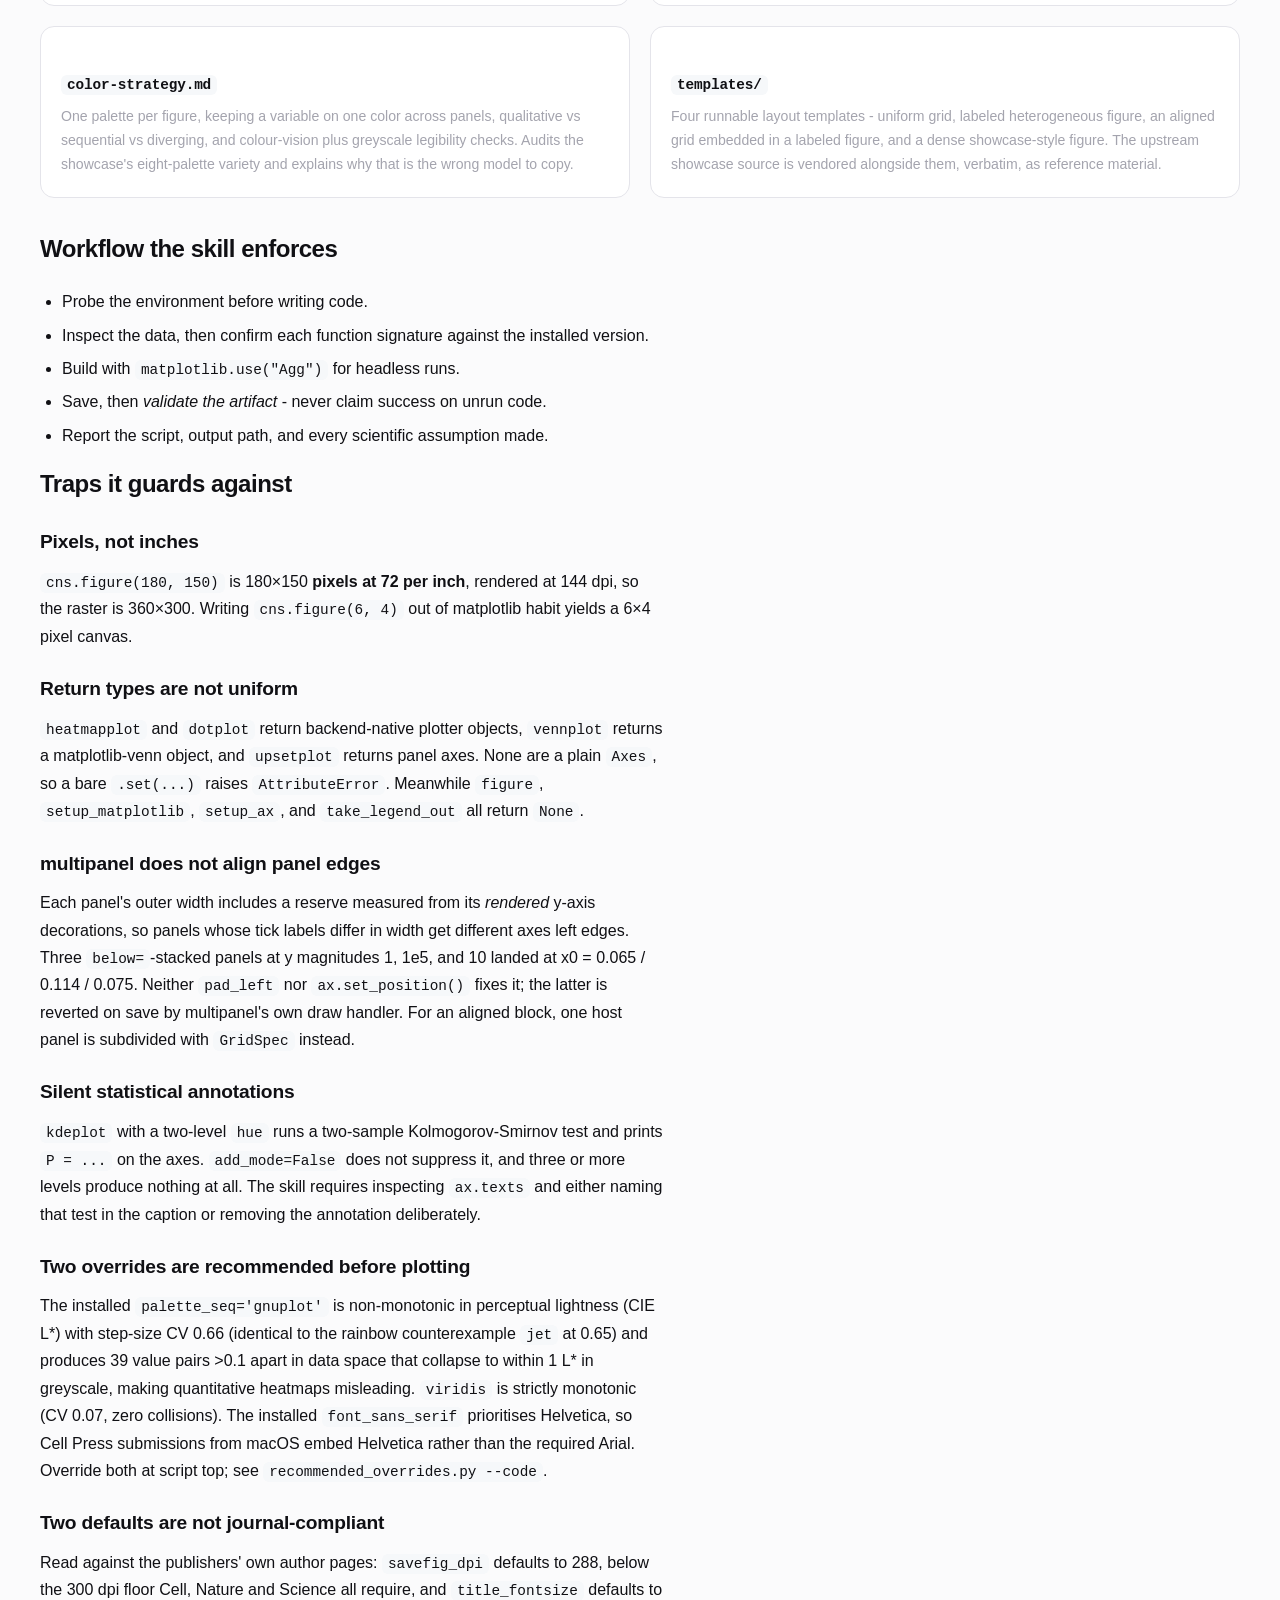
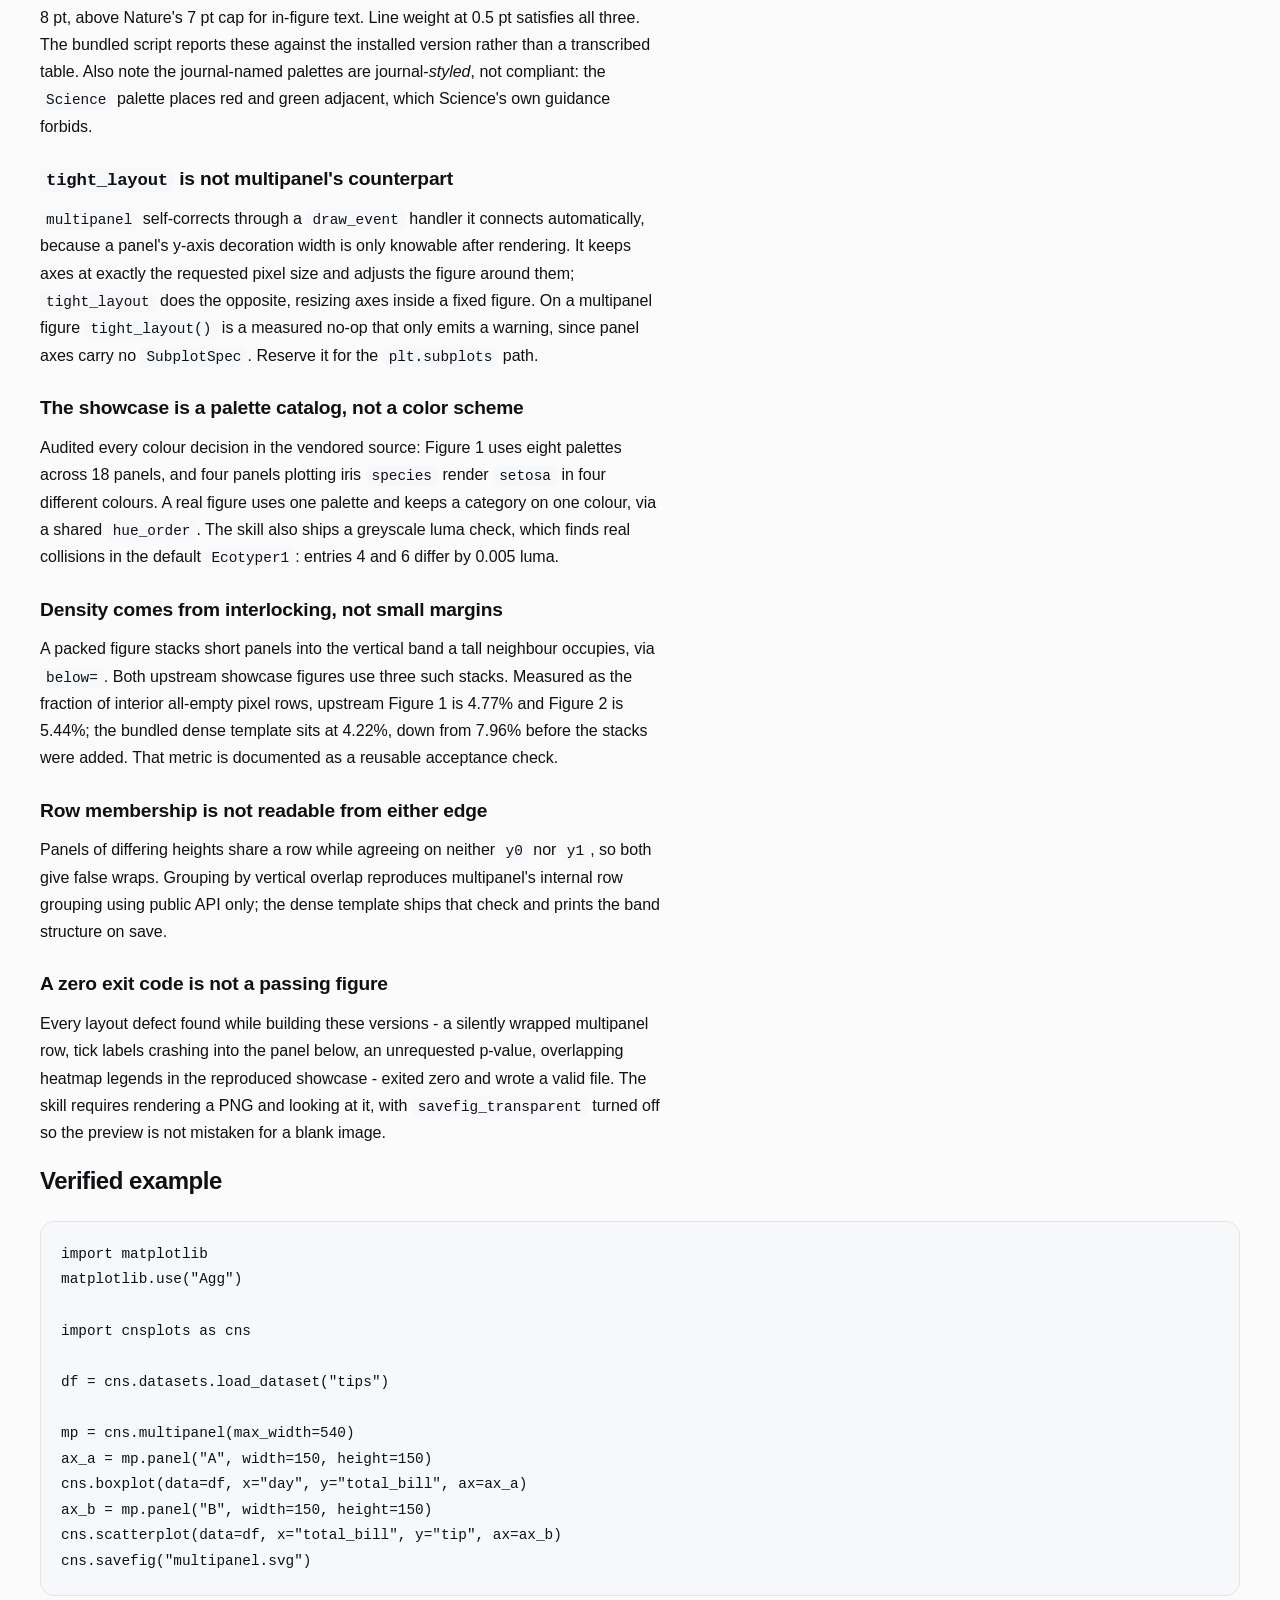
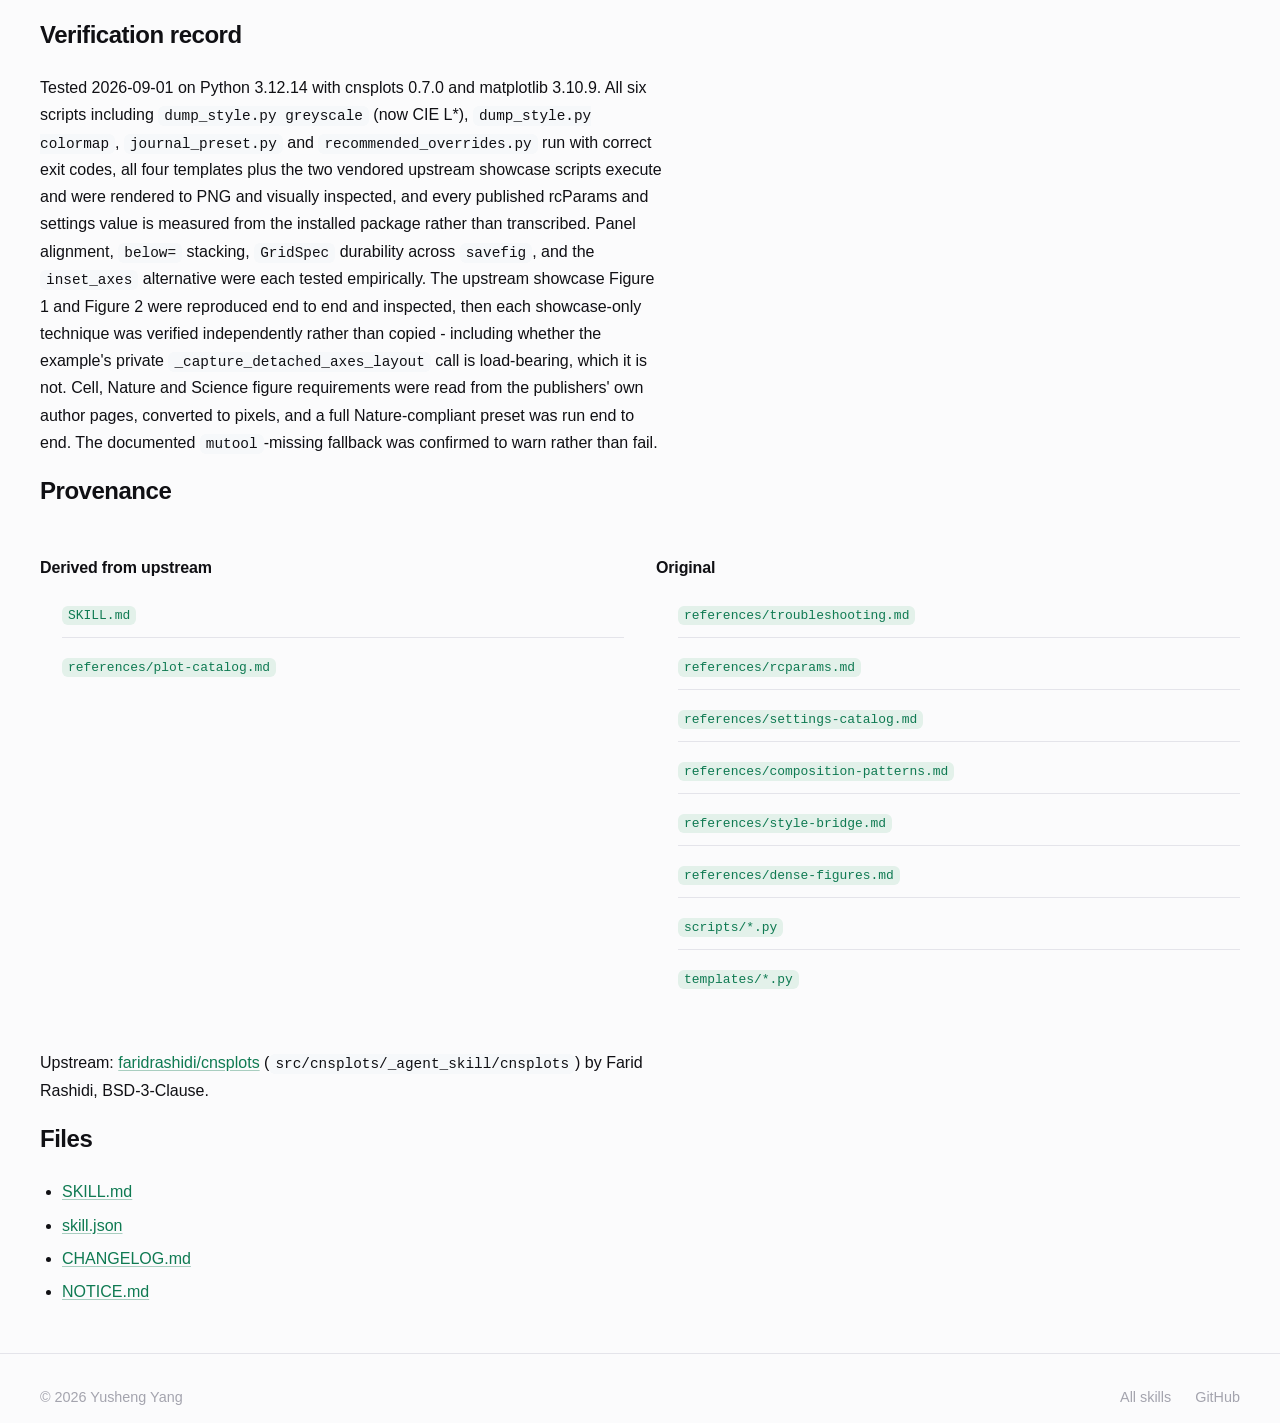
==== commit 86f2cc64: "feat: recommend viridis and Arial-first overrides (1.7.0) Two installed defaults conflict with journ" ====
--- a/docs/skills/cnsplots.html
+++ b/docs/skills/cnsplots.html
@@ -27,7 +27,7 @@
     <div class="container">
 
 <div class="badges page-badges">
-  <span class="badge">v1.6.0</span>
+  <span class="badge">v1.7.0</span>
   <span class="badge">derivative-enhancement</span>
   <span class="badge">BSD-3-Clause</span>
   <span class="badge verified">verified · cnsplots 0.7.0</span>
@@ -77,6 +77,10 @@
   <div class="grid-card">
     <h3><code>dense-figures.md</code></h3>
     <p>Full journal figures: negative offsets that reclaim reserved space, embedded raster images, composite plotter internal axes, and reworking generated annotations. Derived from reproducing the upstream showcase.</p>
+  </div>
+  <div class="grid-card">
+    <h3><code>recommended_overrides.py</code></h3>
+    <p>Measured reasoning for overriding palette_seq to viridis (gnuplot is non-monotonic in CIE L* with CV 0.66 and 39 greyscale collisions) and moving Arial ahead of Helvetica (Cell requires Arial; macOS defaults embed Helvetica). Emits a ready three-line block with --code.</p>
   </div>
   <div class="grid-card">
     <h3><code>journal-specs.md</code> + <code>journal_preset.py</code></h3>
@@ -130,6 +134,16 @@
 <code>add_mode=False</code> does not suppress it, and three or more levels produce
 nothing at all. The skill requires inspecting <code>ax.texts</code> and either
 naming that test in the caption or removing the annotation deliberately.</p>
+
+<h3>Two overrides are recommended before plotting</h3>
+<p>The installed <code>palette_seq='gnuplot'</code> is non-monotonic in perceptual
+lightness (CIE L*) with step-size CV 0.66 (identical to the rainbow counterexample
+<code>jet</code> at 0.65) and produces 39 value pairs &gt;0.1 apart in data space
+that collapse to within 1 L* in greyscale, making quantitative heatmaps misleading.
+<code>viridis</code> is strictly monotonic (CV 0.07, zero collisions). The installed
+<code>font_sans_serif</code> prioritises Helvetica, so Cell Press submissions from
+macOS embed Helvetica rather than the required Arial. Override both at script top;
+see <code>recommended_overrides.py --code</code>.</p>
 
 <h3>Two defaults are not journal-compliant</h3>
 <p>Read against the publishers' own author pages: <code>savefig_dpi</code> defaults
@@ -197,7 +211,7 @@
 
 <h2>Verification record</h2>
 <p>Tested 2026-09-01 on Python 3.12.14 with cnsplots 0.7.0 and matplotlib 3.10.9.
-All five scripts including <code>dump_style.py greyscale</code> and <code>journal_preset.py</code> run with correct exit
+All six scripts including <code>dump_style.py greyscale</code> (now CIE L*), <code>dump_style.py colormap</code>, <code>journal_preset.py</code> and <code>recommended_overrides.py</code> run with correct exit
 codes, all four templates plus the two vendored upstream showcase scripts execute
 and were rendered to PNG and visually inspected, and every published rcParams and
 settings value is measured from the installed package rather than transcribed. Panel
